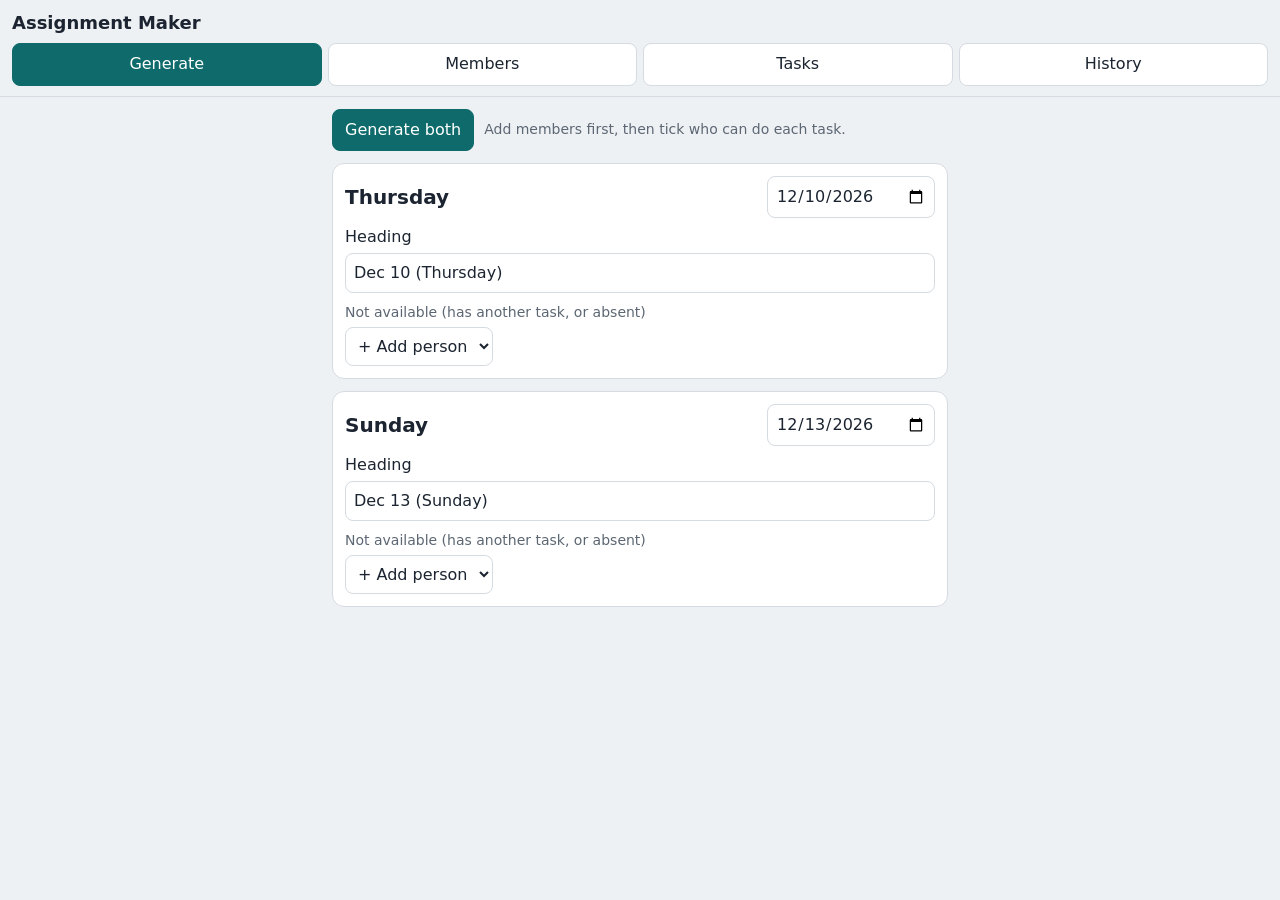
==== audio_video_assignment/index.html @ 37b13982 "Rename to Index.html" ====
<!doctype html>
<html lang="en">
  <head>
    <meta charset="utf-8" />
    <meta name="viewport" content="width=device-width,initial-scale=1" />
    <title>Assignment Maker</title>
    <style>
      :root {
        --bg: #eef1f4;
        --card: #fff;
        --ink: #1b2430;
        --mute: #5c6773;
        --acc: #0f6b6b;
        --red: #c62828;
        --redbg: #fdecec;
        --line: #d5dbe1;
      }
      @media (prefers-color-scheme: dark) {
        :root {
          --bg: #141a21;
          --card: #1d252e;
          --ink: #e8edf2;
          --mute: #9aa7b4;
          --acc: #4fc3c3;
          --red: #ff6b6b;
          --redbg: #3a1d1f;
          --line: #34404c;
        }
      }
      * {
        box-sizing: border-box;
      }
      body {
        margin: 0;
        background: var(--bg);
        color: var(--ink);
        font:
          16px/1.4 system-ui,
          -apple-system,
          Segoe UI,
          Roboto,
          sans-serif;
      }
      header {
        position: sticky;
        top: 0;
        background: var(--bg);
        padding: 10px 12px;
        border-bottom: 1px solid var(--line);
        z-index: 5;
      }
      h1 {
        font-size: 18px;
        margin: 0 0 8px;
      }
      h2 {
        font-size: 20px;
        margin: 0;
      }
      h3 {
        margin: 0 0 4px;
      }
      nav {
        display: flex;
        gap: 6px;
      }
      nav button {
        flex: 1;
      }
      main {
        max-width: 640px;
        margin: 0 auto;
        padding: 12px;
      }
      button,
      select,
      input,
      textarea {
        font: inherit;
        color: inherit;
      }
      button {
        border: 1px solid var(--line);
        background: var(--card);
        border-radius: 8px;
        padding: 9px 12px;
        cursor: pointer;
      }
      button.on,
      button.pri {
        background: var(--acc);
        color: #fff;
        border-color: var(--acc);
      }
      button.del {
        color: var(--red);
      }
      input,
      select,
      textarea {
        border: 1px solid var(--line);
        background: var(--card);
        border-radius: 8px;
        padding: 8px;
        max-width: 100%;
      }
      textarea {
        width: 100%;
        min-height: 90px;
      }
      .card {
        background: var(--card);
        border: 1px solid var(--line);
        border-radius: 12px;
        padding: 12px;
        margin: 12px 0;
      }
      .row {
        display: flex;
        gap: 8px;
        align-items: center;
        flex-wrap: wrap;
        justify-content: space-between;
      }
      .sm {
        margin: 8px 0;
        justify-content: flex-start;
      }
      .bar {
        display: flex;
        gap: 10px;
        align-items: center;
        flex-wrap: wrap;
      }
      .hint,
      small,
      .lbl {
        color: var(--mute);
        font-size: 14px;
      }
      .lbl {
        margin: 10px 0 4px;
      }
      label {
        display: block;
        margin-top: 8px;
      }
      label input {
        width: 100%;
        margin-top: 4px;
      }
      label.n {
        margin: 0;
      }
      label.n input {
        width: 64px;
      }
      .chips {
        display: flex;
        flex-wrap: wrap;
        gap: 6px;
        align-items: center;
      }
      .chip {
        border: 1px solid var(--line);
        border-radius: 99px;
        padding: 4px 10px;
        font-size: 14px;
        background: var(--bg);
      }
      .chip button {
        border: 0;
        background: none;
        padding: 0 0 0 4px;
        color: var(--red);
      }
      .tog.on {
        background: var(--acc);
        color: #fff;
        border-color: var(--acc);
      }
      .tog.on2 {
        background: #b36b00;
        color: #fff;
        border-color: #b36b00;
      }
      .res {
        margin-top: 12px;
        border-top: 1px solid var(--line);
        padding-top: 8px;
      }
      .slot {
        display: flex;
        justify-content: space-between;
        gap: 8px;
        width: 100%;
        text-align: left;
        margin: 4px 0;
      }
      .slot b {
        text-align: right;
      }
      .slot.empty {
        background: var(--redbg);
        border: 2px solid var(--red);
        color: var(--red);
      }
      .warn {
        background: var(--redbg);
        color: var(--red);
        border: 2px solid var(--red);
        border-radius: 8px;
        padding: 8px;
        font-weight: 600;
        margin-bottom: 6px;
      }
      .sup {
        margin: 8px 0;
        font-size: 15px;
      }
      .ov {
        position: fixed;
        inset: 0;
        background: #0009;
        display: flex;
        align-items: flex-end;
        justify-content: center;
        z-index: 10;
      }
      .sheet {
        background: var(--card);
        width: 100%;
        max-width: 640px;
        max-height: 85vh;
        overflow: auto;
        border-radius: 16px 16px 0 0;
        padding: 14px;
        display: flex;
        flex-direction: column;
        gap: 8px;
      }
      .list {
        display: flex;
        flex-direction: column;
        gap: 4px;
      }
      .list button {
        text-align: left;
      }
      .list .bad {
        color: var(--mute);
      }
      #toast {
        position: fixed;
        left: 50%;
        bottom: 20px;
        transform: translateX(-50%);
        background: var(--ink);
        color: var(--bg);
        padding: 10px 16px;
        border-radius: 99px;
        opacity: 0;
        transition: opacity 0.2s;
        pointer-events: none;
        z-index: 20;
      }
      #toast.show {
        opacity: 1;
      }
      pre {
        white-space: pre-wrap;
        margin: 6px 0;
        font: inherit;
        font-size: 14px;
      }
    </style>
  </head>
  <body>
    <header>
      <h1>Assignment Maker</h1>
      <nav>
        <button data-a="tab" data-v="gen">Generate</button
        ><button data-a="tab" data-v="mem">Members</button
        ><button data-a="tab" data-v="task">Tasks</button
        ><button data-a="tab" data-v="hist">History</button>
      </nav>
    </header>
    <main id="app"></main>
    <div id="toast"></div>
    <script>
      const KEY = "assigner_v1",
        MON = [
          "Jan",
          "Feb",
          "Mar",
          "Apr",
          "May",
          "Jun",
          "Jul",
          "Aug",
          "Sep",
          "Oct",
          "Nov",
          "Dec",
        ],
        WD = [
          "Sunday",
          "Monday",
          "Tuesday",
          "Wednesday",
          "Thursday",
          "Friday",
          "Saturday",
        ];
      const T0 = [
        ["Entrance Attendant", 2, 1],
        ["Parking Attendant", 1],
        ["Auditorium Attendant/will open the donation box", 2, 1],
        ["Audio", 1],
        ["Audio Assistant/charging batteries", 1],
        ["Video", 1],
        ["Video Assistant/charging tablet", 1],
        ["Mic server", 2],
        ["VC Attendant", 1],
        ["Stage Attendant (Podium, Mic ng Reader, Tablet)", 1],
      ];
      const $ = (id) => document.getElementById(id),
        pad = (n) => String(n).padStart(2, "0");
      const iso = (d) =>
        d.getFullYear() + "-" + pad(d.getMonth() + 1) + "-" + pad(d.getDate());
      const dt = (s) => new Date(s + "T00:00:00"),
        hd = (s) =>
          MON[dt(s).getMonth()] +
          " " +
          dt(s).getDate() +
          " (" +
          WD[dt(s).getDay()] +
          ")";
      const esc = (s) =>
        String(s).replace(
          /[&<>"']/g,
          (c) =>
            ({
              "&": "&amp;",
              "<": "&lt;",
              ">": "&gt;",
              '"': "&quot;",
              "'": "&#39;",
            })[c],
        );
      const nz = (s) => s.replace(/\s+/g, " ").trim().toLowerCase();
      const shuf = (a) => {
        a = a.slice();
        for (let i = a.length - 1; i > 0; i--) {
          const j = Math.floor(Math.random() * (i + 1));
          [a[i], a[j]] = [a[j], a[i]];
        }
        return a;
      };
      function dm() {
        const d = new Date();
        while (d.getDay() !== 4) d.setDate(d.getDate() + 1);
        const a = iso(d);
        d.setDate(d.getDate() + 3);
        return [a, iso(d)].map((x) => ({
          date: x,
          head: hd(x),
          edited: false,
          un: [],
          slots: null,
        }));
      }
      function dflt() {
        return {
          members: [],
          tasks: T0.map((t, i) => ({
            id: "t" + i,
            label: t[0],
            n: t[1],
            ok: [],
            ok2: [],
            cat: !!t[2],
          })),
          history: [],
          meetings: dm(),
        };
      }
      let S,
        tab = "gen",
        P = null;
      try {
        S = JSON.parse(localStorage.getItem(KEY));
      } catch (e) {}
      if (!S || !S.members) S = dflt();
      S.tasks.forEach((t) => {
        if (!t.ok2) t.ok2 = [];
      });
      S.meetings.forEach((m) => {
        if (!m.edited) m.head = hd(m.date);
      });
      S.history.forEach((h) => (h.head = hd(h.date)));
      if (S.meetings.every((m) => m.date < iso(new Date()))) S.meetings = dm();
      function save() {
        try {
          localStorage.setItem(KEY, JSON.stringify(S));
        } catch (e) {}
      }
      function toast(t) {
        const e = $("toast");
        e.textContent = t;
        e.classList.add("show");
        setTimeout(() => e.classList.remove("show"), 1800);
      }
      const task = (id) => S.tasks.find((t) => t.id === id);
      const okOf = (t, s) => (t.cat && s.g === 1 ? t.ok2 : t.ok),
        lab = (t, s) =>
          t.label + (t.cat ? (s.g === 1 ? " (MS/Publisher)" : " (Elder)") : "");

      function prevOf(i) {
        const d = S.meetings[i].date;
        let best = null;
        S.history.forEach((h) => {
          if (
            h.date < d &&
            !S.meetings.some(
              (m, j) => j !== i && m.slots && m.date === h.date,
            ) &&
            (!best || h.date > best.date)
          )
            best = h;
        });
        S.meetings.forEach((m, j) => {
          if (j !== i && m.slots && m.date < d && (!best || m.date > best.date))
            best = m;
        });
        const map = {};
        if (best)
          best.slots.forEach((s) => {
            if (s.name) map[s.name] = s.taskId;
          });
        return map;
      }
      function gen(i) {
        const m = S.meetings[i],
          prev = prevOf(i),
          un = new Set(m.un),
          slots = [];
        S.tasks.forEach((t) => {
          if (t.cat) {
            const a = [
              { taskId: t.id, g: 0, name: null },
              { taskId: t.id, g: 1, name: null },
            ];
            if (Math.random() < 0.5) a.reverse();
            slots.push(...a);
          } else
            for (let k = 0; k < t.n; k++)
              slots.push({ taskId: t.id, name: null });
        });
        const cand = slots.map((s) => {
          const t = task(s.taskId);
          return S.members.filter(
            (p) => okOf(t, s).includes(p) && !un.has(p) && prev[p] !== t.id,
          );
        });
        let best = null;
        for (let r = 0; r < 40; r++) {
          const mt = {},
            lists = cand.map((c) =>
              c
                .map((p) => [p, (prev[p] ? 0.5 : 0) + Math.random()])
                .sort((a, b) => a[1] - b[1])
                .map((x) => x[0]),
            );
          const tr = (k, seen) => {
            for (const p of lists[k]) {
              if (seen.has(p)) continue;
              seen.add(p);
              if (mt[p] === undefined || tr(mt[p], seen)) {
                mt[p] = k;
                return true;
              }
            }
            return false;
          };
          shuf(slots.map((_, k) => k)).forEach((k) => tr(k, new Set()));
          const ps = Object.keys(mt),
            f = ps.length,
            rep = ps.filter((p) => prev[p]).length;
          if (!best || f > best.f || (f === best.f && rep < best.r))
            best = { f, r: rep, mt };
        }
        Object.entries(best.mt).forEach(([p, k]) => (slots[k].name = p));
        m.slots = slots;
      }
      function warnEmpty(from) {
        const out = [];
        for (let i = from; i < S.meetings.length; i++) {
          const m = S.meetings[i];
          if (!m.slots) continue;
          const e = m.slots
            .filter((s) => !s.name)
            .map((s) => lab(task(s.taskId), s));
          if (e.length)
            out.push(
              WD[dt(m.date).getDay()] +
                " " +
                hd(m.date) +
                ":\n- " +
                e.join("\n- "),
            );
        }
        if (out.length)
          alert(
            "⚠ Some slots could not be filled:\n\n" +
              out.join("\n\n") +
              "\n\nThey are marked red. Tap one to fill it manually.",
          );
      }
      function why(i, k, p) {
        const m = S.meetings[i],
          s = m.slots[k],
          t = task(s.taskId),
          pr = prevOf(i);
        if (!okOf(t, s).includes(p)) return "not on this slot's list";
        if (m.un.includes(p)) return "unavailable";
        if (pr[p] === t.id) return "same task last time";
        if (m.slots.some((x, j) => j !== k && x.name === p))
          return "already has a task";
        return "";
      }
      function replace(i, k, clearIfNone) {
        const s = S.meetings[i].slots[k],
          c = S.members.filter((p) => p !== s.name && !why(i, k, p));
        if (!c.length) {
          if (clearIfNone) {
            s.name = null;
            s.over = false;
          }
          alert(
            "No one else can take this slot" +
              (clearIfNone
                ? ". It is marked red. Choose someone manually."
                : "."),
          );
          return;
        }
        s.name = c[Math.floor(Math.random() * c.length)];
        s.over = false;
      }
      const supportOf = (m) => {
        const u = new Set(m.slots.map((s) => s.name));
        return S.members.filter((p) => !u.has(p) && !m.un.includes(p));
      };
      function text(i) {
        const m = S.meetings[i],
          L = [];
        if (m.head) L.push(m.head);
        m.slots.forEach((s) => {
          const t = task(s.taskId);
          if (t) L.push(t.label + ": " + (s.name || "(EMPTY)"));
        });
        const sp = supportOf(m);
        L.push("Support: " + (sp.length ? sp.join(", ") : "none"));
        return L.join("\n\n");
      }
      function saveHist(i) {
        const m = S.meetings[i];
        S.history = S.history.filter((h) => h.date !== m.date);
        S.history.push({
          date: m.date,
          head: m.head,
          slots: m.slots
            .filter((s) => s.name)
            .map((s) => ({ taskId: s.taskId, name: s.name })),
        });
        S.history.sort((a, b) => (a.date < b.date ? 1 : -1));
        S.history = S.history.slice(0, 60);
      }
      async function copy(i) {
        const e = S.meetings[i].slots.filter((s) => !s.name).length;
        if (
          e &&
          !confirm(
            e + " slot(s) are still empty and will show (EMPTY). Copy anyway?",
          )
        )
          return;
        const t = text(i);
        try {
          await navigator.clipboard.writeText(t);
        } catch (_) {
          const a = document.createElement("textarea");
          a.value = t;
          document.body.appendChild(a);
          a.select();
          document.execCommand("copy");
          a.remove();
        }
        saveHist(i);
        save();
        toast("Copied and saved to history");
      }
      function rename(o, n) {
        n = n.trim().replace(/\s+/g, " ");
        if (!n || n === o) return;
        if (S.members.some((x) => nz(x) === nz(n))) {
          alert("That name already exists.");
          return;
        }
        const f = (a) => a.map((x) => (x === o ? n : x));
        S.members = f(S.members);
        S.tasks.forEach((t) => {
          t.ok = f(t.ok);
          t.ok2 = f(t.ok2);
        });
        S.meetings.forEach((m) => {
          m.un = f(m.un);
          if (m.slots)
            m.slots.forEach((s) => {
              if (s.name === o) s.name = n;
            });
        });
        S.history.forEach((h) =>
          h.slots.forEach((s) => {
            if (s.name === o) s.name = n;
          }),
        );
      }
      function addMembers(txt) {
        txt
          .split(/[\n,]+/)
          .map((x) => x.trim().replace(/\s+/g, " "))
          .filter(Boolean)
          .forEach((n) => {
            if (!S.members.some((x) => nz(x) === nz(n))) S.members.push(n);
          });
      }
      function parsePaste(txt) {
        const slots = [],
          bad = [];
        txt.split("\n").forEach((l) => {
          const c = l.indexOf(":");
          if (c < 0) return;
          const lab = nz(l.slice(0, c)),
            nm = l
              .slice(c + 1)
              .trim()
              .replace(/\s+/g, " ");
          if (!nm || lab === "support") return;
          const t = S.tasks.find((x) => nz(x.label) === lab);
          if (!t) {
            bad.push(l.trim());
            return;
          }
          slots.push({
            taskId: t.id,
            name: S.members.find((x) => nz(x) === nz(nm)) || nm,
          });
        });
        return { slots, bad };
      }

      function vGen() {
        let h = `<div class="bar"><button class="pri" data-a="gen">Generate both</button><span class="hint">${S.members.length ? "" : "Add members first, then tick who can do each task."}</span></div>`;
        S.meetings.forEach((m, i) => {
          h += `<section class="card"><div class="row"><h2>${WD[dt(m.date).getDay()]}</h2><input type="date" value="${m.date}" data-f="date" data-i="${i}"></div>
  <label>Heading<input value="${esc(m.head)}" data-f="head" data-i="${i}"></label>
  <div class="lbl">Not available (has another task, or absent)</div><div class="chips">${m.un.map((p) => `<span class="chip">${esc(p)}<button data-a="rmun" data-i="${i}" data-p="${esc(p)}">×</button></span>`).join("")}
  <select data-f="unadd" data-i="${i}"><option value="">+ Add person</option>${S.members
    .filter((p) => !m.un.includes(p))
    .map((p) => `<option>${esc(p)}</option>`)
    .join("")}</select></div>`;
          if (m.slots) {
            const e = m.slots.filter((s) => !s.name).length;
            h += `<div class="res">${e ? `<div class="warn">⚠ ${e} slot${e > 1 ? "s" : ""} still empty. Tap a red row to fill it.</div>` : ""}`;
            m.slots.forEach((s, k) => {
              const t = task(s.taskId);
              if (!t) return;
              h += `<button class="slot${s.name ? "" : " empty"}" data-a="pick" data-i="${i}" data-k="${k}"><span>${esc(t.label)}${t.cat ? ` <small>(${s.g === 1 ? "MS/Publisher" : "Elder"})</small>` : ""}</span><b>${s.name ? esc(s.name) + (s.over ? " ⚠" : "") : "NEEDS SOMEONE"}</b></button>`;
            });
            const sp = supportOf(m);
            h += `<div class="sup"><b>Support:</b> ${sp.length ? esc(sp.join(", ")) : "none"}</div>
   <div class="bar"><button class="pri" data-a="copy" data-i="${i}">Copy</button><button data-a="reroll" data-i="${i}">${i < S.meetings.length - 1 ? "Re-roll this + next" : "Re-roll this one"}</button></div></div>`;
          }
          h += "</section>";
        });
        return h;
      }
      function vMem() {
        return `<section class="card"><div class="lbl">Add members (one name per line)</div><textarea id="nm" placeholder="Heron D.&#10;Anthony G."></textarea><p><button class="pri" data-a="addmem">Add</button></p></section>
 <section class="card"><div class="lbl">${S.members.length} members. Edit a name or remove it.</div>${S.members.map((p) => `<div class="row sm"><input value="${esc(p)}" data-f="ren" data-p="${esc(p)}"><button class="del" data-a="rmmem" data-p="${esc(p)}">Remove</button></div>`).join("")}</section>`;
      }
      function vTask() {
        return (
          S.tasks
            .map(
              (
                t,
                x,
              ) => `<section class="card"><div class="row"><input value="${esc(t.label)}" data-f="tlabel" data-t="${x}" style="flex:1">${t.cat ? "" : `<label class="n">Slots <input type="number" min="1" max="9" value="${t.n}" data-f="tn" data-t="${x}"></label>`}</div>
 <div class="row sm"><button data-a="tup" data-t="${x}">↑</button><button data-a="tdown" data-t="${x}">↓</button>${t.cat ? "" : `<button data-a="eall" data-t="${x}">All</button>`}<button data-a="enone" data-t="${x}">Clear</button><button class="${t.cat ? "on" : ""}" data-a="tcat" data-t="${x}">1 Elder + 1 MS/Publisher</button><button class="del" data-a="tdel" data-t="${x}">Delete</button></div>
 <div class="lbl">${t.cat ? `Tap a name to cycle: Elder, then MS/Publisher, then none. (${t.ok.length} Elders, ${t.ok2.length} MS/Publishers)` : `Who can do this (${t.ok.length})`}</div>
 <div class="chips">${
   S.members
     .map((p) => {
       const c = t.ok.includes(p) ? 1 : t.ok2.includes(p) ? 2 : 0;
       return t.cat
         ? `<button class="chip tog${c === 1 ? " on" : c === 2 ? " on2" : ""}" data-a="cyc" data-t="${x}" data-p="${esc(p)}">${esc(p)}${c === 1 ? " · Elder" : c === 2 ? " · MS/Pub" : ""}</button>`
         : `<button class="chip tog${c ? " on" : ""}" data-a="elig" data-t="${x}" data-p="${esc(p)}">${esc(p)}</button>`;
     })
     .join("") || '<i class="hint">Add members first.</i>'
 }</div></section>`,
            )
            .join("") +
          `<section class="card"><div class="row"><input id="ntask" placeholder="New task name" style="flex:1"><button class="pri" data-a="addtask">Add task</button></div></section>`
        );
      }
      function vHist() {
        return (
          `<section class="card"><b>Add a past meeting</b><p class="hint">Paste last meeting's message so the app knows who did what. Lines like "Audio: Ronald C."</p>
 <input type="date" id="hdate" value="${iso(new Date())}"><textarea id="htxt"></textarea><p><button class="pri" data-a="hadd">Save past meeting</button></p></section>` +
          S.history
            .map(
              (h) =>
                `<section class="card"><div class="row"><b>${esc(h.head || h.date)} <small>${h.date}</small></b><button class="del" data-a="hdel" data-d="${h.date}">Delete</button></div><pre>${h.slots.map((s) => esc((task(s.taskId) || { label: "?" }).label) + ": " + esc(s.name)).join("\n")}</pre></section>`,
            )
            .join("") +
          `<section class="card"><b>Backup</b><p class="hint">Data lives only in this browser. Use backup to move it to another device.</p><div class="bar"><button data-a="export">Download backup</button><input type="file" accept=".json" data-f="imp"></div></section>`
        );
      }
      function vPick() {
        if (!P) return "";
        const m = S.meetings[P.i],
          s = m.slots[P.k],
          t = task(s.taskId);
        const rows = S.members
          .filter((p) => p !== s.name)
          .map((p) => [p, why(P.i, P.k, p)])
          .sort((a, b) => (a[1] ? 1 : 0) - (b[1] ? 1 : 0));
        return `<div class="ov" data-a="closepick"><div class="sheet" onclick="event.stopPropagation()"><h3>${esc(lab(t, s))}</h3><small>${s.name ? "Now: " + esc(s.name) : "Empty slot"}</small>
 <button class="pri" data-a="rand">Random replacement</button>${s.name ? `<button data-a="absent">${esc(s.name)} is absent. Replace.</button><button data-a="clear">Leave empty</button>` : ""}
 <div class="lbl">Or choose someone</div><div class="list">${rows.map(([p, r]) => `<button class="${r ? "bad" : ""}" data-a="choose" data-p="${esc(p)}">${esc(p)}${r ? ` <small>(${r})</small>` : ""}</button>`).join("")}</div><button data-a="closepick">Close</button></div></div>`;
      }
      function render() {
        $("app").innerHTML =
          { gen: vGen, mem: vMem, task: vTask, hist: vHist }[tab]() + vPick();
        document
          .querySelectorAll("nav button")
          .forEach((b) => b.classList.toggle("on", b.dataset.v === tab));
        save();
      }

      document.addEventListener("click", (e) => {
        const b = e.target.closest("[data-a]");
        if (!b) return;
        const a = b.dataset.a,
          i = +b.dataset.i,
          k = +b.dataset.k,
          x = +b.dataset.t,
          p = b.dataset.p;
        if (a === "tab") {
          tab = b.dataset.v;
          P = null;
        } else if (a === "gen") {
          gen(0);
          gen(1);
          render();
          warnEmpty(0);
          return;
        } else if (a === "reroll") {
          for (let j = i; j < S.meetings.length; j++) gen(j);
          render();
          warnEmpty(i);
          return;
        } else if (a === "copy") {
          copy(i);
          return;
        } else if (a === "rmun")
          S.meetings[i].un = S.meetings[i].un.filter((y) => y !== p);
        else if (a === "pick") P = { i, k };
        else if (a === "closepick") P = null;
        else if (a === "rand") {
          replace(P.i, P.k, false);
          P = null;
        } else if (a === "absent") {
          const m = S.meetings[P.i];
          m.un.push(m.slots[P.k].name);
          replace(P.i, P.k, true);
          P = null;
        } else if (a === "clear") {
          const s = S.meetings[P.i].slots[P.k];
          s.name = null;
          s.over = false;
          P = null;
        } else if (a === "choose") {
          const m = S.meetings[P.i],
            s = m.slots[P.k],
            r = why(P.i, P.k, p);
          m.slots.forEach((y) => {
            if (y.name === p) y.name = null;
          });
          s.name = p;
          s.over = !!r;
          P = null;
        } else if (a === "addmem") {
          addMembers($("nm").value);
        } else if (a === "rmmem") {
          if (!confirm("Remove " + p + "?")) return;
          S.members = S.members.filter((y) => y !== p);
          S.tasks.forEach((t) => {
            t.ok = t.ok.filter((y) => y !== p);
            t.ok2 = t.ok2.filter((y) => y !== p);
          });
          S.meetings.forEach((m) => (m.un = m.un.filter((y) => y !== p)));
        } else if (a === "elig") {
          const t = S.tasks[x];
          t.ok = t.ok.includes(p)
            ? t.ok.filter((y) => y !== p)
            : t.ok.concat(p);
        } else if (a === "cyc") {
          const t = S.tasks[x],
            c = t.ok.includes(p) ? 1 : t.ok2.includes(p) ? 2 : 0;
          t.ok = t.ok.filter((y) => y !== p);
          t.ok2 = t.ok2.filter((y) => y !== p);
          if (c === 0) t.ok.push(p);
          else if (c === 1) t.ok2.push(p);
        } else if (a === "tcat") {
          const t = S.tasks[x];
          if (
            t.ok.length + t.ok2.length &&
            !confirm(
              "This clears the current list of who can do this task. Continue?",
            )
          )
            return;
          t.cat = !t.cat;
          t.ok = [];
          t.ok2 = [];
        } else if (a === "eall") S.tasks[x].ok = S.members.slice();
        else if (a === "enone") {
          S.tasks[x].ok = [];
          S.tasks[x].ok2 = [];
        } else if (a === "tup" && x > 0)
          [S.tasks[x - 1], S.tasks[x]] = [S.tasks[x], S.tasks[x - 1]];
        else if (a === "tdown" && x < S.tasks.length - 1)
          [S.tasks[x + 1], S.tasks[x]] = [S.tasks[x], S.tasks[x + 1]];
        else if (a === "tdel") {
          if (!confirm("Delete this task?")) return;
          S.tasks.splice(x, 1);
        } else if (a === "addtask") {
          const v = $("ntask").value.trim();
          if (v)
            S.tasks.push({
              id: "t" + Date.now(),
              label: v,
              n: 1,
              ok: [],
              ok2: [],
              cat: false,
            });
        } else if (a === "hdel")
          S.history = S.history.filter((h) => h.date !== b.dataset.d);
        else if (a === "hadd") {
          const r = parsePaste($("htxt").value),
            d = $("hdate").value;
          if (!d || !r.slots.length) {
            alert('Pick a date and paste lines like "Audio: Ronald C."');
            return;
          }
          S.history = S.history.filter((h) => h.date !== d);
          S.history.push({ date: d, head: hd(d), slots: r.slots });
          S.history.sort((u, v) => (u.date < v.date ? 1 : -1));
          alert(
            "Saved " +
              r.slots.length +
              " assignments." +
              (r.bad.length
                ? "\n\nNot recognised (task name does not match):\n" +
                  r.bad.join("\n")
                : ""),
          );
        } else if (a === "export") {
          const u = URL.createObjectURL(
              new Blob([JSON.stringify(S)], { type: "application/json" }),
            ),
            l = document.createElement("a");
          l.href = u;
          l.download = "assignment-maker-backup.json";
          l.click();
          return;
        }
        render();
      });
      document.addEventListener("change", (e) => {
        const f = e.target.dataset.f;
        if (!f) return;
        const v = e.target.value,
          i = +e.target.dataset.i,
          x = +e.target.dataset.t;
        if (f === "date" && v) {
          const m = S.meetings[i];
          m.date = v;
          if (!m.edited) m.head = hd(v);
        } else if (f === "head") {
          S.meetings[i].head = v;
          S.meetings[i].edited = true;
        } else if (f === "unadd") {
          if (v) S.meetings[i].un.push(v);
        } else if (f === "ren") rename(e.target.dataset.p, v);
        else if (f === "tlabel") {
          if (v.trim()) S.tasks[x].label = v.trim();
        } else if (f === "tn") S.tasks[x].n = Math.max(1, Math.min(9, +v || 1));
        else if (f === "imp") {
          const r = new FileReader();
          r.onload = () => {
            try {
              const o = JSON.parse(r.result);
              if (!o.members || !o.tasks) throw 0;
              S = o;
              render();
              toast("Backup restored");
            } catch (_) {
              alert("That file is not a valid backup.");
            }
          };
          r.readAsText(e.target.files[0]);
          return;
        }
        render();
      });
      render();
    </script>
  </body>
</html>
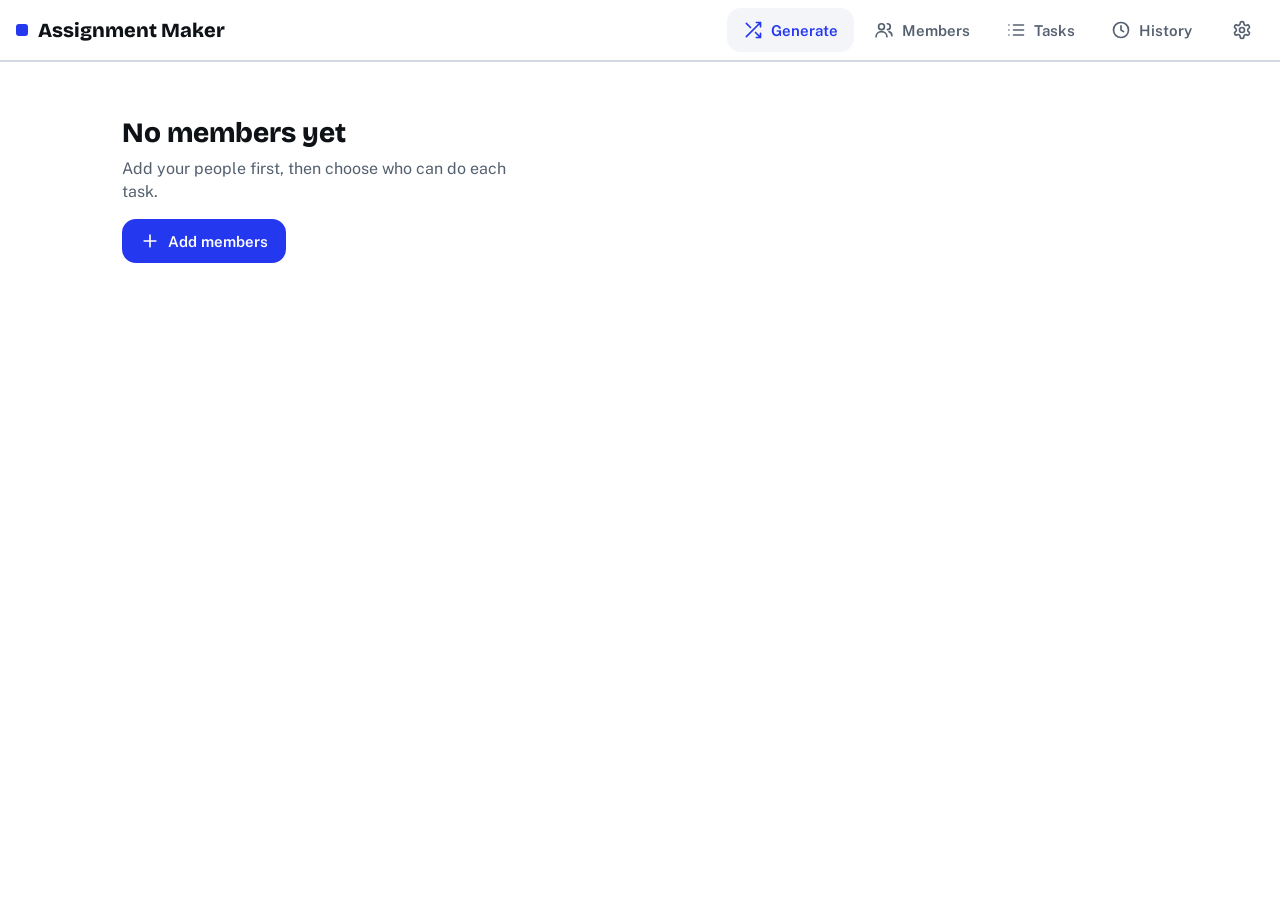
==== commit 02ef936a: "Improved Design & Add Settings for users to change design" ====
--- a/audio_video_assignment/index.html
+++ b/audio_video_assignment/index.html
@@ -4,28 +4,96 @@
     <meta charset="utf-8" />
     <meta name="viewport" content="width=device-width,initial-scale=1" />
     <title>Assignment Maker</title>
+    <meta name="color-scheme" content="light dark" />
+    <link rel="preconnect" href="https://fonts.googleapis.com" />
+    <link rel="preconnect" href="https://fonts.gstatic.com" crossorigin />
+    <link
+      href="https://fonts.googleapis.com/css2?family=Bricolage+Grotesque:opsz,wght@12..96,500..800&family=Public+Sans:wght@400..700&display=swap"
+      rel="stylesheet"
+    />
+    <script>
+      (function () {
+        try {
+          var u = JSON.parse(localStorage.getItem("assigner_ui")) || {},
+            m = u.mode || "auto",
+            h = document.documentElement;
+          if (m === "auto")
+            m = matchMedia("(prefers-color-scheme:dark)").matches
+              ? "dark"
+              : "light";
+          h.dataset.theme = u.theme || "cobalt";
+          h.dataset.mode = m;
+          h.dataset.layout = u.layout || "bold";
+        } catch (e) {}
+      })();
+    </script>
     <style>
+      :root,
+      [data-theme="cobalt"] {
+        --acc: #2438f0;
+        --aci: #fff;
+      }
+      [data-theme="pine"] {
+        --acc: #0b6b4b;
+        --aci: #fff;
+      }
+      [data-theme="rose"] {
+        --acc: #b4234f;
+        --aci: #fff;
+      }
       :root {
-        --bg: #eef1f4;
-        --card: #fff;
-        --ink: #1b2430;
-        --mute: #5c6773;
-        --acc: #0f6b6b;
+        --bg: #fff;
+        --sf: #f3f5f8;
+        --ink: #0e1116;
+        --mu: #546070;
+        --ln: #d3d9e1;
+        --am: #a35200;
+        --ami: #fff;
         --red: #c62828;
-        --redbg: #fdecec;
-        --line: #d5dbe1;
-      }
-      @media (prefers-color-scheme: dark) {
-        :root {
-          --bg: #141a21;
-          --card: #1d252e;
-          --ink: #e8edf2;
-          --mute: #9aa7b4;
-          --acc: #4fc3c3;
-          --red: #ff6b6b;
-          --redbg: #3a1d1f;
-          --line: #34404c;
-        }
+        --rbg: #fdecec;
+        --ovc: rgba(14, 17, 22, 0.55);
+        --r: 14px;
+        --bw: 2px;
+        --hw: 800;
+        --nw: 700;
+        --pb: var(--acc);
+        --pi: var(--aci);
+      }
+      html[data-mode="dark"] {
+        --bg: #0f1620;
+        --sf: #172130;
+        --ink: #e8edf3;
+        --mu: #a3afbf;
+        --ln: #2c3a4d;
+        --am: #f0b35a;
+        --ami: #0f1620;
+        --red: #ff8f8f;
+        --rbg: #3b2029;
+        --ovc: rgba(5, 8, 12, 0.7);
+        color-scheme: dark;
+      }
+      html[data-mode="dark"][data-theme="cobalt"],
+      [data-mode="dark"] [data-theme="cobalt"] {
+        --acc: #97a6ff;
+        --aci: #0f1620;
+      }
+      html[data-mode="dark"][data-theme="pine"],
+      [data-mode="dark"] [data-theme="pine"] {
+        --acc: #6fd3a8;
+        --aci: #0f1620;
+      }
+      html[data-mode="dark"][data-theme="rose"],
+      [data-mode="dark"] [data-theme="rose"] {
+        --acc: #f59ab6;
+        --aci: #0f1620;
+      }
+      html[data-layout="clean"] {
+        --r: 6px;
+        --bw: 1px;
+        --hw: 600;
+        --nw: 600;
+        --pb: transparent;
+        --pi: var(--ink);
       }
       * {
         box-sizing: border-box;
@@ -35,209 +103,544 @@
         background: var(--bg);
         color: var(--ink);
         font:
-          16px/1.4 system-ui,
-          -apple-system,
-          Segoe UI,
-          Roboto,
+          400 16px/1.45 "Public Sans",
+          Arial,
           sans-serif;
+      }
+      h1,
+      h2,
+      h3 {
+        font-family: "Bricolage Grotesque", Arial, sans-serif;
+        font-weight: var(--hw);
+        margin: 0;
+      }
+      h2 {
+        font-size: 28px;
+        line-height: 1.1;
+        margin-bottom: 4px;
+      }
+      h3 {
+        font-size: 18px;
+      }
+      .i {
+        width: 20px;
+        height: 20px;
+        fill: none;
+        stroke: currentColor;
+        stroke-width: 2;
+        stroke-linecap: round;
+        stroke-linejoin: round;
+        flex: none;
       }
       header {
         position: sticky;
         top: 0;
+        z-index: 5;
+        display: flex;
+        align-items: center;
+        justify-content: space-between;
+        gap: 12px;
+        padding: 8px 16px;
         background: var(--bg);
-        padding: 10px 12px;
-        border-bottom: 1px solid var(--line);
-        z-index: 5;
-      }
-      h1 {
-        font-size: 18px;
-        margin: 0 0 8px;
-      }
-      h2 {
-        font-size: 20px;
-        margin: 0;
-      }
-      h3 {
-        margin: 0 0 4px;
+        border-bottom: var(--bw) solid var(--ln);
+      }
+      .t {
+        font:
+          var(--hw) 20px "Bricolage Grotesque",
+          Arial,
+          sans-serif;
+        display: flex;
+        align-items: center;
+        gap: 10px;
+      }
+      .t::before {
+        content: "";
+        width: 12px;
+        height: 12px;
+        background: var(--acc);
+        border-radius: 3px;
       }
       nav {
         display: flex;
-        gap: 6px;
-      }
-      nav button {
-        flex: 1;
-      }
-      main {
-        max-width: 640px;
-        margin: 0 auto;
-        padding: 12px;
+        gap: 4px;
+        margin-left: auto;
       }
       button,
-      select,
-      input,
-      textarea {
-        font: inherit;
-        color: inherit;
-      }
-      button {
-        border: 1px solid var(--line);
-        background: var(--card);
-        border-radius: 8px;
-        padding: 9px 12px;
+      .btn {
+        display: inline-flex;
+        align-items: center;
+        justify-content: center;
+        gap: 8px;
+        min-height: 44px;
+        padding: 0 16px;
+        border: var(--bw) solid var(--ln);
+        border-radius: var(--r);
+        background: var(--bg);
+        color: var(--ink);
+        font:
+          600 15px "Public Sans",
+          Arial,
+          sans-serif;
         cursor: pointer;
-      }
-      button.on,
-      button.pri {
+        transition:
+          background-color 0.18s,
+          color 0.18s,
+          border-color 0.18s,
+          box-shadow 0.18s,
+          transform 0.18s;
+      }
+      button:active {
+        transform: scale(0.97);
+      }
+      button:disabled {
+        opacity: 0.5;
+        cursor: not-allowed;
+        pointer-events: none;
+      }
+      .pri {
         background: var(--acc);
-        color: #fff;
         border-color: var(--acc);
-      }
-      button.del {
+        color: var(--aci);
+      }
+      .dng {
         color: var(--red);
+      }
+      .ix {
+        width: 44px;
+        padding: 0;
+      }
+      .ld::after {
+        content: "";
+        width: 14px;
+        height: 14px;
+        border: 2px solid currentColor;
+        border-right-color: transparent;
+        border-radius: 50%;
+        animation: spin 0.7s linear infinite;
+      }
+      @keyframes spin {
+        to {
+          transform: rotate(360deg);
+        }
+      }
+      :focus-visible {
+        outline: 3px solid var(--acc);
+        outline-offset: 2px;
+      }
+      @media (hover: hover) {
+        button:hover {
+          border-color: var(--ink);
+        }
+        .pri:hover {
+          box-shadow: inset 0 0 0 2px rgba(255, 255, 255, 0.3);
+        }
+        .tb:hover {
+          background: var(--sf);
+        }
+        .ln:hover {
+          background: var(--sf);
+        }
+        input:hover,
+        select:hover,
+        textarea:hover {
+          border-color: var(--mu);
+        }
+      }
+      .tb {
+        border: 0;
+        background: none;
+        color: var(--mu);
+      }
+      .tb.on {
+        background: var(--sf);
+        color: var(--acc);
+      }
+      .tset {
+        display: none;
       }
       input,
       select,
       textarea {
-        border: 1px solid var(--line);
-        background: var(--card);
-        border-radius: 8px;
-        padding: 8px;
+        min-height: 44px;
         max-width: 100%;
+        padding: 8px 12px;
+        border: var(--bw) solid var(--ln);
+        border-radius: var(--r);
+        background: var(--bg);
+        color: var(--ink);
+        font: inherit;
+        transition:
+          border-color 0.18s,
+          box-shadow 0.18s;
       }
       textarea {
         width: 100%;
-        min-height: 90px;
-      }
-      .card {
-        background: var(--card);
-        border: 1px solid var(--line);
-        border-radius: 12px;
-        padding: 12px;
-        margin: 12px 0;
-      }
-      .row {
-        display: flex;
+        min-height: 110px;
+      }
+      ::placeholder {
+        color: var(--mu);
+      }
+      label {
+        display: block;
+        margin-top: 16px;
+        font-weight: 600;
+        font-size: 14px;
+        color: var(--mu);
+      }
+      label input {
+        width: 100%;
+        margin-top: 6px;
+        color: var(--ink);
+      }
+      label.n {
+        display: flex;
+        align-items: center;
+        gap: 8px;
+        margin: 0;
+      }
+      label.n input {
+        width: 72px;
+        margin: 0;
+      }
+      main {
+        max-width: 1100px;
+        margin: 0 auto;
+        padding: 16px 16px 110px;
+      }
+      .top {
+        display: flex;
+        gap: 12px;
+        align-items: center;
+        flex-wrap: wrap;
+        padding-bottom: 8px;
+      }
+      .hint {
+        color: var(--mu);
+        font-size: 14px;
+        margin: 4px 0 12px;
+      }
+      .blk {
+        padding: 20px 0;
+        border-bottom: 1px solid var(--ln);
+      }
+      .blk h3 {
+        margin-bottom: 8px;
+      }
+      .em {
+        padding: 32px 0;
+        max-width: 420px;
+      }
+      .em.sm {
+        padding: 12px 0;
+      }
+      .em h2,
+      .em h3 {
+        margin-bottom: 8px;
+      }
+      .em p {
+        color: var(--mu);
+        margin: 0 0 16px;
+      }
+      .mt {
+        display: grid;
+        gap: 20px;
+        padding: 24px 0;
+        border-bottom: var(--bw) solid var(--ln);
+      }
+      .date {
+        background: var(--pb);
+        color: var(--pi);
+        border: var(--bw) solid var(--acc);
+        border-radius: var(--r);
+        padding-bottom: 16px;
+      }
+      .dd {
+        padding: 16px;
+      }
+      .dd b {
+        display: block;
+        font:
+          var(--hw) 44px/1 "Bricolage Grotesque",
+          Arial,
+          sans-serif;
+      }
+      .dd span {
+        font-size: 18px;
+        font-weight: 600;
+      }
+      .date input {
+        margin: 0 16px;
+        width: calc(100% - 32px);
+      }
+      .ctl h3 {
+        margin-top: 20px;
+      }
+      .chips {
+        display: flex;
+        flex-wrap: wrap;
         gap: 8px;
         align-items: center;
-        flex-wrap: wrap;
-        justify-content: space-between;
-      }
-      .sm {
-        margin: 8px 0;
-        justify-content: flex-start;
-      }
-      .bar {
+      }
+      .chip {
+        min-height: 44px;
+        padding: 0 14px;
+        font-size: 14px;
+        background: var(--sf);
+      }
+      .chip.e {
+        background: var(--acc);
+        border-color: var(--acc);
+        color: var(--aci);
+      }
+      .chip.m {
+        background: var(--am);
+        border-color: var(--am);
+        color: var(--ami);
+      }
+      .ln {
+        display: flex;
+        align-items: center;
+        gap: 12px;
+        width: 100%;
+        min-height: 60px;
+        padding: 8px 8px 8px 0;
+        border: 0;
+        border-bottom: 1px solid var(--ln);
+        border-radius: 0;
+        background: none;
+        text-align: left;
+        color: var(--ink);
+        font-weight: 400;
+      }
+      .ln .mk {
+        align-self: stretch;
+        width: 4px;
+        border-radius: 2px;
+        background: var(--ln);
+        flex: none;
+      }
+      .ln.e .mk {
+        background: var(--acc);
+      }
+      .ln.m .mk {
+        background: var(--am);
+      }
+      .lb {
+        font-size: 14px;
+        color: var(--mu);
+        max-width: 52%;
+      }
+      .lb small {
+        display: block;
+        font-size: 12px;
+        font-weight: 700;
+      }
+      .lb small.e {
+        color: var(--acc);
+      }
+      .lb small.m {
+        color: var(--am);
+      }
+      .dots {
+        flex: 1;
+        min-width: 10px;
+        border-bottom: 2px dotted var(--ln);
+        transform: translateY(4px);
+      }
+      .nm {
+        font:
+          var(--nw) 22px/1.1 "Bricolage Grotesque",
+          Arial,
+          sans-serif;
+        text-align: right;
+        display: flex;
+        align-items: center;
+        gap: 6px;
+      }
+      .nm.sm {
+        font-size: 16px;
+        max-width: 60%;
+      }
+      .ovr {
+        color: var(--am);
+        display: inline-flex;
+      }
+      .ln.empty {
+        background: var(--rbg);
+        border: 2px solid var(--red);
+        border-radius: var(--r);
+        margin: 6px 0;
+      }
+      .ln.empty .mk {
+        background: var(--red);
+        width: 6px;
+      }
+      .ln.empty .nm {
+        color: var(--red);
+        font-size: 16px;
+      }
+      .warn {
         display: flex;
         gap: 10px;
         align-items: center;
-        flex-wrap: wrap;
-      }
-      .hint,
-      small,
-      .lbl {
-        color: var(--mute);
-        font-size: 14px;
-      }
-      .lbl {
-        margin: 10px 0 4px;
-      }
-      label {
-        display: block;
-        margin-top: 8px;
-      }
-      label input {
-        width: 100%;
-        margin-top: 4px;
-      }
-      label.n {
-        margin: 0;
-      }
-      label.n input {
-        width: 64px;
-      }
-      .chips {
-        display: flex;
-        flex-wrap: wrap;
-        gap: 6px;
-        align-items: center;
-      }
-      .chip {
-        border: 1px solid var(--line);
-        border-radius: 99px;
-        padding: 4px 10px;
-        font-size: 14px;
-        background: var(--bg);
-      }
-      .chip button {
-        border: 0;
-        background: none;
-        padding: 0 0 0 4px;
-        color: var(--red);
-      }
-      .tog.on {
-        background: var(--acc);
-        color: #fff;
-        border-color: var(--acc);
-      }
-      .tog.on2 {
-        background: #b36b00;
-        color: #fff;
-        border-color: #b36b00;
-      }
-      .res {
-        margin-top: 12px;
-        border-top: 1px solid var(--line);
-        padding-top: 8px;
-      }
-      .slot {
-        display: flex;
-        justify-content: space-between;
-        gap: 8px;
-        width: 100%;
-        text-align: left;
-        margin: 4px 0;
-      }
-      .slot b {
-        text-align: right;
-      }
-      .slot.empty {
-        background: var(--redbg);
-        border: 2px solid var(--red);
-        color: var(--red);
-      }
-      .warn {
-        background: var(--redbg);
+        background: var(--rbg);
         color: var(--red);
         border: 2px solid var(--red);
-        border-radius: 8px;
-        padding: 8px;
+        border-radius: var(--r);
+        padding: 10px 12px;
         font-weight: 600;
-        margin-bottom: 6px;
-      }
-      .sup {
-        margin: 8px 0;
-        font-size: 15px;
+        margin-bottom: 8px;
+      }
+      .acts {
+        position: sticky;
+        bottom: calc(76px + env(safe-area-inset-bottom));
+        display: flex;
+        gap: 8px;
+        flex-wrap: wrap;
+        padding: 12px 0;
+        background: var(--bg);
+        border-top: 1px solid var(--ln);
+        margin-top: 8px;
+      }
+      .sk {
+        display: flex;
+        align-items: center;
+        min-height: 60px;
+        border-bottom: 1px solid var(--ln);
+      }
+      .sk i {
+        display: block;
+        height: 14px;
+        border-radius: 7px;
+        background: var(--sf);
+        animation: pl 0.9s ease-in-out infinite alternate;
+      }
+      @keyframes pl {
+        to {
+          opacity: 0.4;
+        }
+      }
+      .rv {
+        animation: in 0.22s both;
+        animation-delay: var(--d);
+      }
+      @keyframes in {
+        from {
+          opacity: 0;
+          transform: translateY(6px);
+        }
+      }
+      .mr,
+      .tr,
+      .hr {
+        display: flex;
+        gap: 8px;
+        align-items: center;
+        margin-bottom: 8px;
+      }
+      .mr input,
+      .tr > input {
+        flex: 1;
+        min-width: 0;
+      }
+      .hr {
+        justify-content: space-between;
+      }
+      .tools {
+        display: flex;
+        flex-wrap: wrap;
+        gap: 8px;
+        margin: 12px 0;
+      }
+      pre {
+        white-space: pre-wrap;
+        margin: 0;
+        font:
+          14px/1.6 "Public Sans",
+          Arial,
+          sans-serif;
+        color: var(--mu);
+      }
+      .seg {
+        display: inline-flex;
+        border: var(--bw) solid var(--ln);
+        border-radius: var(--r);
+        overflow: hidden;
+      }
+      .seg button {
+        border: 0;
+        border-radius: 0;
+      }
+      .seg button[aria-pressed="true"] {
+        background: var(--acc);
+        color: var(--aci);
+      }
+      .sws {
+        display: flex;
+        gap: 12px;
+        flex-wrap: wrap;
+      }
+      .sw {
+        flex: 1;
+        min-width: 130px;
+        flex-direction: column;
+        align-items: stretch;
+        padding: 12px;
+        gap: 10px;
+        text-align: left;
+      }
+      .sw[aria-pressed="true"] {
+        border-color: var(--acc);
+        box-shadow: 0 0 0 2px var(--acc);
+      }
+      .pv {
+        display: flex;
+        align-items: center;
+        gap: 6px;
+        padding: 10px;
+        background: var(--sf);
+        border-radius: var(--r);
+      }
+      .pv i {
+        width: 4px;
+        height: 24px;
+        border-radius: 2px;
+        background: var(--acc);
+      }
+      .pv i.a {
+        background: var(--am);
+      }
+      .pv b {
+        font:
+          var(--nw) 16px "Bricolage Grotesque",
+          Arial,
+          sans-serif;
+        color: var(--ink);
       }
       .ov {
         position: fixed;
         inset: 0;
-        background: #0009;
+        z-index: 20;
+        background: var(--ovc);
         display: flex;
         align-items: flex-end;
         justify-content: center;
-        z-index: 10;
       }
       .sheet {
-        background: var(--card);
         width: 100%;
-        max-width: 640px;
-        max-height: 85vh;
+        max-width: 520px;
+        max-height: 86vh;
         overflow: auto;
-        border-radius: 16px 16px 0 0;
-        padding: 14px;
+        padding: 16px;
         display: flex;
         flex-direction: column;
         gap: 8px;
+        background: var(--bg);
+        border: var(--bw) solid var(--ln);
+        border-radius: var(--r) var(--r) 0 0;
+      }
+      .sheet small {
+        color: var(--mu);
       }
       .list {
         display: flex;
@@ -245,48 +648,169 @@
         gap: 4px;
       }
       .list button {
+        justify-content: flex-start;
         text-align: left;
+        border-color: transparent;
       }
       .list .bad {
-        color: var(--mute);
+        color: var(--mu);
       }
       #toast {
         position: fixed;
         left: 50%;
-        bottom: 20px;
+        bottom: calc(92px + env(safe-area-inset-bottom));
         transform: translateX(-50%);
         background: var(--ink);
         color: var(--bg);
-        padding: 10px 16px;
-        border-radius: 99px;
+        padding: 12px 18px;
+        border-radius: var(--r);
+        font-weight: 600;
         opacity: 0;
         transition: opacity 0.2s;
         pointer-events: none;
-        z-index: 20;
+        z-index: 30;
       }
       #toast.show {
         opacity: 1;
       }
-      pre {
-        white-space: pre-wrap;
-        margin: 6px 0;
-        font: inherit;
-        font-size: 14px;
+      @media (max-width: 859px) {
+        .gear {
+          display: none;
+        }
+        .tset {
+          display: flex;
+        }
+        nav {
+          position: fixed;
+          left: 0;
+          right: 0;
+          bottom: 0;
+          z-index: 6;
+          margin: 0;
+          padding: 6px 4px calc(6px + env(safe-area-inset-bottom));
+          background: var(--bg);
+          border-top: var(--bw) solid var(--ln);
+        }
+        nav .tb {
+          flex: 1;
+          flex-direction: column;
+          gap: 2px;
+          padding: 4px 0;
+          font-size: 12px;
+        }
+      }
+      @media (min-width: 860px) {
+        main {
+          padding: 24px 32px 48px;
+        }
+        .mt {
+          grid-template-columns: 340px 1fr;
+          gap: 48px;
+        }
+        .acts {
+          bottom: 0;
+        }
+        #toast {
+          bottom: 32px;
+        }
+        .ov {
+          align-items: center;
+        }
+        .sheet {
+          border-radius: var(--r);
+        }
+      }
+      @media (prefers-reduced-motion: reduce) {
+        *,
+        *::before,
+        *::after {
+          animation: none !important;
+          transition: none !important;
+        }
       }
     </style>
   </head>
   <body>
+    <svg width="0" height="0" style="position: absolute" aria-hidden="true">
+      <defs>
+        <symbol id="i-gen" viewBox="0 0 24 24">
+          <path d="M16 3h5v5M4 20 21 3M21 16v5h-5M15 15l6 6M4 4l5 5" />
+        </symbol>
+        <symbol id="i-mem" viewBox="0 0 24 24">
+          <circle cx="9" cy="8" r="3.5" />
+          <path
+            d="M2.5 20c0-3.5 3-6 6.5-6s6.5 2.5 6.5 6M16 4.5a3.5 3.5 0 0 1 0 7M18 14c2.2.6 3.5 2.6 3.5 5"
+          />
+        </symbol>
+        <symbol id="i-task" viewBox="0 0 24 24">
+          <path d="M9 6h12M9 12h12M9 18h12M3.5 6h.01M3.5 12h.01M3.5 18h.01" />
+        </symbol>
+        <symbol id="i-hist" viewBox="0 0 24 24">
+          <circle cx="12" cy="12" r="9" />
+          <path d="M12 7v5l3 2" />
+        </symbol>
+        <symbol id="i-set" viewBox="0 0 24 24">
+          <path
+            d="M12.2 2h-.4a2 2 0 0 0-2 2v.2a2 2 0 0 1-1 1.7l-.4.3a2 2 0 0 1-2 0l-.2-.1a2 2 0 0 0-2.7.7l-.2.4a2 2 0 0 0 .7 2.7l.2.1a2 2 0 0 1 1 1.7v.5a2 2 0 0 1-1 1.7l-.2.1a2 2 0 0 0-.7 2.7l.2.4a2 2 0 0 0 2.7.7l.2-.1a2 2 0 0 1 2 0l.4.3a2 2 0 0 1 1 1.7V20a2 2 0 0 0 2 2h.4a2 2 0 0 0 2-2v-.2a2 2 0 0 1 1-1.7l.4-.3a2 2 0 0 1 2 0l.2.1a2 2 0 0 0 2.7-.7l.2-.4a2 2 0 0 0-.7-2.7l-.2-.1a2 2 0 0 1-1-1.7v-.5a2 2 0 0 1 1-1.7l.2-.1a2 2 0 0 0 .7-2.7l-.2-.4a2 2 0 0 0-2.7-.7l-.2.1a2 2 0 0 1-2 0l-.4-.3a2 2 0 0 1-1-1.7V4a2 2 0 0 0-2-2z"
+          />
+          <circle cx="12" cy="12" r="3" />
+        </symbol>
+        <symbol id="i-plus" viewBox="0 0 24 24">
+          <path d="M12 5v14M5 12h14" />
+        </symbol>
+        <symbol id="i-x" viewBox="0 0 24 24">
+          <path d="M6 6l12 12M18 6 6 18" />
+        </symbol>
+        <symbol id="i-trash" viewBox="0 0 24 24">
+          <path d="M4 7h16M10 11v6M14 11v6M6 7l1 13h10l1-13M9 7V4h6v3" />
+        </symbol>
+        <symbol id="i-copy" viewBox="0 0 24 24">
+          <rect x="9" y="9" width="11" height="11" rx="2" />
+          <path d="M5 15V6a2 2 0 0 1 2-2h8" />
+        </symbol>
+        <symbol id="i-check" viewBox="0 0 24 24">
+          <path d="M5 12.5 10 17.5 19 7" />
+        </symbol>
+        <symbol id="i-alert" viewBox="0 0 24 24">
+          <path d="M12 3 2.5 20h19z" />
+          <path d="M12 10v4.5M12 17.5h.01" />
+        </symbol>
+        <symbol id="i-up" viewBox="0 0 24 24">
+          <path d="M12 19V5M6 11l6-6 6 6" />
+        </symbol>
+        <symbol id="i-down" viewBox="0 0 24 24">
+          <path d="M12 5v14M6 13l6 6 6-6" />
+        </symbol>
+      </defs>
+    </svg>
     <header>
-      <h1>Assignment Maker</h1>
-      <nav>
-        <button data-a="tab" data-v="gen">Generate</button
-        ><button data-a="tab" data-v="mem">Members</button
-        ><button data-a="tab" data-v="task">Tasks</button
-        ><button data-a="tab" data-v="hist">History</button>
+      <span class="t">Assignment Maker</span>
+      <nav id="tabs">
+        <button class="tb" data-a="tab" data-v="gen">
+          <svg class="i"><use href="#i-gen" /></svg
+          ><span>Generate</span></button
+        ><button class="tb" data-a="tab" data-v="mem">
+          <svg class="i"><use href="#i-mem" /></svg><span>Members</span></button
+        ><button class="tb" data-a="tab" data-v="task">
+          <svg class="i"><use href="#i-task" /></svg><span>Tasks</span></button
+        ><button class="tb" data-a="tab" data-v="hist">
+          <svg class="i"><use href="#i-hist" /></svg
+          ><span>History</span></button
+        ><button class="tb tset" data-a="tab" data-v="set">
+          <svg class="i"><use href="#i-set" /></svg><span>Settings</span>
+        </button>
       </nav>
+      <button
+        class="tb gear ix"
+        data-a="tab"
+        data-v="set"
+        aria-label="Settings"
+      >
+        <svg class="i"><use href="#i-set" /></svg>
+      </button>
     </header>
     <main id="app"></main>
-    <div id="toast"></div>
+    <div id="toast" role="status"></div>
     <script>
       const KEY = "assigner_v1",
         MON = [
@@ -387,7 +911,10 @@
       }
       let S,
         tab = "gen",
-        P = null;
+        P = null,
+        busy = false,
+        reveal = false,
+        copied = -1;
       try {
         S = JSON.parse(localStorage.getItem(KEY));
       } catch (e) {}
@@ -600,6 +1127,12 @@
         saveHist(i);
         save();
         toast("Copied and saved to history");
+        copied = i;
+        render();
+        setTimeout(() => {
+          copied = -1;
+          render();
+        }, 2000);
       }
       function rename(o, n) {
         n = n.trim().replace(/\s+/g, " ");
@@ -661,73 +1194,157 @@
         return { slots, bad };
       }
 
+      const ic = (n) =>
+        `<svg class="i" aria-hidden="true"><use href="#i-${n}"/></svg>`;
+      let U = Object.assign(
+        { theme: "cobalt", mode: "auto", layout: "bold" },
+        (() => {
+          try {
+            return JSON.parse(localStorage.getItem("assigner_ui"));
+          } catch (e) {
+            return null;
+          }
+        })(),
+      );
+      const mq = matchMedia("(prefers-color-scheme:dark)");
+      function applyUI() {
+        const h = document.documentElement;
+        h.dataset.theme = U.theme;
+        h.dataset.layout = U.layout;
+        h.dataset.mode =
+          U.mode === "auto" ? (mq.matches ? "dark" : "light") : U.mode;
+        try {
+          localStorage.setItem("assigner_ui", JSON.stringify(U));
+        } catch (e) {}
+      }
+      mq.addEventListener("change", () => {
+        if (U.mode === "auto") applyUI();
+      });
+      applyUI();
+      function run(from) {
+        if (busy) return;
+        busy = true;
+        render();
+        setTimeout(() => {
+          for (let j = from; j < S.meetings.length; j++) gen(j);
+          busy = false;
+          reveal = true;
+          render();
+          reveal = false;
+          warnEmpty(from);
+        }, 380);
+      }
+      const sk = () =>
+        [62, 48, 70, 40, 58, 52, 66, 44, 60, 50]
+          .map((w) => `<div class="sk"><i style="width:${w}%"></i></div>`)
+          .join("");
+      function roster(m, i) {
+        const e = m.slots.filter((s) => !s.name).length;
+        let n = 0;
+        let h = e
+          ? `<div class="warn" role="alert">${ic("alert")}<span>${e} slot${e > 1 ? "s" : ""} still empty. Tap a red row to fill it.</span></div>`
+          : "";
+        m.slots.forEach((s, k) => {
+          const t = task(s.taskId);
+          if (!t) return;
+          const rc = t.cat ? (s.g === 1 ? "m" : "e") : "";
+          h += `<button class="ln ${rc}${s.name ? "" : " empty"}${reveal ? " rv" : ""}" style="--d:${n++ * 35}ms" data-a="pick" data-i="${i}" data-k="${k}"><span class="mk"></span><span class="lb">${esc(t.label)}${t.cat ? `<small class="${rc}">${s.g === 1 ? "MS/Publisher" : "Elder"}</small>` : ""}</span><span class="dots"></span><b class="nm">${s.name ? esc(s.name) + (s.over ? `<span class="ovr" title="Rule override">${ic("alert")}</span>` : "") : ic("alert") + " Needs someone"}</b></button>`;
+        });
+        const sp = supportOf(m);
+        h += `<div class="ln${reveal ? " rv" : ""}" style="--d:${n * 35}ms"><span class="mk"></span><span class="lb">Support</span><span class="dots"></span><span class="nm sm">${sp.length ? esc(sp.join(", ")) : "none"}</span></div>
+ <div class="acts"><button class="pri" data-a="copy" data-i="${i}">${copied === i ? ic("check") + "Copied" : ic("copy") + "Copy"}</button><button data-a="reroll" data-i="${i}">${ic("gen")}${i < S.meetings.length - 1 ? "Re-roll this + next" : "Re-roll this one"}</button></div>`;
+        return h;
+      }
       function vGen() {
-        let h = `<div class="bar"><button class="pri" data-a="gen">Generate both</button><span class="hint">${S.members.length ? "" : "Add members first, then tick who can do each task."}</span></div>`;
+        if (!S.members.length)
+          return `<div class="em"><h2>No members yet</h2><p>Add your people first, then choose who can do each task.</p><button class="pri" data-a="tab" data-v="mem">${ic("plus")}Add members</button></div>`;
+        let h = `<div class="top"><button class="pri${busy ? " ld" : ""}" data-a="gen"${busy ? " disabled" : ""}>${busy ? "Generating" : ic("gen") + "Generate both"}</button></div>`;
         S.meetings.forEach((m, i) => {
-          h += `<section class="card"><div class="row"><h2>${WD[dt(m.date).getDay()]}</h2><input type="date" value="${m.date}" data-f="date" data-i="${i}"></div>
-  <label>Heading<input value="${esc(m.head)}" data-f="head" data-i="${i}"></label>
-  <div class="lbl">Not available (has another task, or absent)</div><div class="chips">${m.un.map((p) => `<span class="chip">${esc(p)}<button data-a="rmun" data-i="${i}" data-p="${esc(p)}">×</button></span>`).join("")}
-  <select data-f="unadd" data-i="${i}"><option value="">+ Add person</option>${S.members
+          const d = dt(m.date);
+          h += `<section class="mt"><div class="ctl"><div class="date"><div class="dd"><b>${MON[d.getMonth()]} ${d.getDate()}</b><span>${WD[d.getDay()]}</span></div><input type="date" aria-label="Date" value="${m.date}" data-f="date" data-i="${i}"></div>
+  <label>Heading in the copied text<input value="${esc(m.head)}" data-f="head" data-i="${i}"></label>
+  <h3>Not available</h3><p class="hint">Has another task, or is absent.</p>
+  <div class="chips">${m.un.map((p) => `<button class="chip" data-a="rmun" data-i="${i}" data-p="${esc(p)}" aria-label="Remove ${esc(p)}">${esc(p)}${ic("x")}</button>`).join("")}
+  <select data-f="unadd" data-i="${i}" aria-label="Add unavailable person"><option value="">Add person</option>${S.members
     .filter((p) => !m.un.includes(p))
     .map((p) => `<option>${esc(p)}</option>`)
-    .join("")}</select></div>`;
-          if (m.slots) {
-            const e = m.slots.filter((s) => !s.name).length;
-            h += `<div class="res">${e ? `<div class="warn">⚠ ${e} slot${e > 1 ? "s" : ""} still empty. Tap a red row to fill it.</div>` : ""}`;
-            m.slots.forEach((s, k) => {
-              const t = task(s.taskId);
-              if (!t) return;
-              h += `<button class="slot${s.name ? "" : " empty"}" data-a="pick" data-i="${i}" data-k="${k}"><span>${esc(t.label)}${t.cat ? ` <small>(${s.g === 1 ? "MS/Publisher" : "Elder"})</small>` : ""}</span><b>${s.name ? esc(s.name) + (s.over ? " ⚠" : "") : "NEEDS SOMEONE"}</b></button>`;
-            });
-            const sp = supportOf(m);
-            h += `<div class="sup"><b>Support:</b> ${sp.length ? esc(sp.join(", ")) : "none"}</div>
-   <div class="bar"><button class="pri" data-a="copy" data-i="${i}">Copy</button><button data-a="reroll" data-i="${i}">${i < S.meetings.length - 1 ? "Re-roll this + next" : "Re-roll this one"}</button></div></div>`;
-          }
-          h += "</section>";
+    .join("")}</select></div></div>
+  <div>${busy && i >= 0 ? sk() : m.slots ? roster(m, i) : `<div class="em sm"><p>No roster yet. Press Generate both.</p></div>`}</div></section>`;
         });
         return h;
       }
       function vMem() {
-        return `<section class="card"><div class="lbl">Add members (one name per line)</div><textarea id="nm" placeholder="Heron D.&#10;Anthony G."></textarea><p><button class="pri" data-a="addmem">Add</button></p></section>
- <section class="card"><div class="lbl">${S.members.length} members. Edit a name or remove it.</div>${S.members.map((p) => `<div class="row sm"><input value="${esc(p)}" data-f="ren" data-p="${esc(p)}"><button class="del" data-a="rmmem" data-p="${esc(p)}">Remove</button></div>`).join("")}</section>`;
+        return `<h2>Members</h2><section class="blk"><label for="nm" style="margin-top:0">Add members, one name per line</label><textarea id="nm" placeholder="Heron D.&#10;Anthony G."></textarea><p><button class="pri" data-a="addmem">${ic("plus")}Add</button></p></section>
+ <section class="blk"><h3>${S.members.length} members</h3>${S.members.length ? S.members.map((p) => `<div class="mr"><input value="${esc(p)}" aria-label="Member name" data-f="ren" data-p="${esc(p)}"><button class="dng ix" data-a="rmmem" data-p="${esc(p)}" aria-label="Remove ${esc(p)}">${ic("trash")}</button></div>`).join("") : `<div class="em sm"><p>No members yet. Paste names above.</p><button data-a="focus" data-id="nm">${ic("plus")}Add members</button></div>`}</section>`;
       }
       function vTask() {
         return (
+          `<h2>Tasks</h2>` +
           S.tasks
             .map(
               (
                 t,
                 x,
-              ) => `<section class="card"><div class="row"><input value="${esc(t.label)}" data-f="tlabel" data-t="${x}" style="flex:1">${t.cat ? "" : `<label class="n">Slots <input type="number" min="1" max="9" value="${t.n}" data-f="tn" data-t="${x}"></label>`}</div>
- <div class="row sm"><button data-a="tup" data-t="${x}">↑</button><button data-a="tdown" data-t="${x}">↓</button>${t.cat ? "" : `<button data-a="eall" data-t="${x}">All</button>`}<button data-a="enone" data-t="${x}">Clear</button><button class="${t.cat ? "on" : ""}" data-a="tcat" data-t="${x}">1 Elder + 1 MS/Publisher</button><button class="del" data-a="tdel" data-t="${x}">Delete</button></div>
- <div class="lbl">${t.cat ? `Tap a name to cycle: Elder, then MS/Publisher, then none. (${t.ok.length} Elders, ${t.ok2.length} MS/Publishers)` : `Who can do this (${t.ok.length})`}</div>
+              ) => `<section class="blk"><div class="tr"><input value="${esc(t.label)}" aria-label="Task name" data-f="tlabel" data-t="${x}">${t.cat ? "" : `<label class="n" style="margin:0">Slots<input type="number" min="1" max="9" value="${t.n}" data-f="tn" data-t="${x}"></label>`}</div>
+ <div class="tools"><button class="ix" data-a="tup" data-t="${x}" aria-label="Move up">${ic("up")}</button><button class="ix" data-a="tdown" data-t="${x}" aria-label="Move down">${ic("down")}</button>${t.cat ? "" : `<button data-a="eall" data-t="${x}">All</button>`}<button data-a="enone" data-t="${x}">Clear</button><button class="${t.cat ? "pri" : ""}" data-a="tcat" data-t="${x}" aria-pressed="${!!t.cat}">1 Elder + 1 MS/Publisher</button><button class="dng ix" data-a="tdel" data-t="${x}" aria-label="Delete task">${ic("trash")}</button></div>
+ <p class="hint">${t.cat ? `Tap a name to cycle: Elder, then MS/Publisher, then none. (${t.ok.length} Elders, ${t.ok2.length} MS/Publishers)` : `Who can do this (${t.ok.length})`}</p>
  <div class="chips">${
    S.members
      .map((p) => {
        const c = t.ok.includes(p) ? 1 : t.ok2.includes(p) ? 2 : 0;
        return t.cat
-         ? `<button class="chip tog${c === 1 ? " on" : c === 2 ? " on2" : ""}" data-a="cyc" data-t="${x}" data-p="${esc(p)}">${esc(p)}${c === 1 ? " · Elder" : c === 2 ? " · MS/Pub" : ""}</button>`
-         : `<button class="chip tog${c ? " on" : ""}" data-a="elig" data-t="${x}" data-p="${esc(p)}">${esc(p)}</button>`;
+         ? `<button class="chip${c === 1 ? " e" : c === 2 ? " m" : ""}" data-a="cyc" data-t="${x}" data-p="${esc(p)}">${esc(p)}${c === 1 ? " · Elder" : c === 2 ? " · MS/Pub" : ""}</button>`
+         : `<button class="chip${c ? " e" : ""}" data-a="elig" data-t="${x}" data-p="${esc(p)}">${esc(p)}</button>`;
      })
-     .join("") || '<i class="hint">Add members first.</i>'
+     .join("") || '<span class="hint">Add members first.</span>'
  }</div></section>`,
             )
             .join("") +
-          `<section class="card"><div class="row"><input id="ntask" placeholder="New task name" style="flex:1"><button class="pri" data-a="addtask">Add task</button></div></section>`
+          `<section class="blk"><div class="tr"><input id="ntask" placeholder="New task name" aria-label="New task name"><button class="pri" data-a="addtask">${ic("plus")}Add task</button></div></section>`
         );
       }
       function vHist() {
         return (
-          `<section class="card"><b>Add a past meeting</b><p class="hint">Paste last meeting's message so the app knows who did what. Lines like "Audio: Ronald C."</p>
- <input type="date" id="hdate" value="${iso(new Date())}"><textarea id="htxt"></textarea><p><button class="pri" data-a="hadd">Save past meeting</button></p></section>` +
-          S.history
-            .map(
-              (h) =>
-                `<section class="card"><div class="row"><b>${esc(h.head || h.date)} <small>${h.date}</small></b><button class="del" data-a="hdel" data-d="${h.date}">Delete</button></div><pre>${h.slots.map((s) => esc((task(s.taskId) || { label: "?" }).label) + ": " + esc(s.name)).join("\n")}</pre></section>`,
-            )
-            .join("") +
-          `<section class="card"><b>Backup</b><p class="hint">Data lives only in this browser. Use backup to move it to another device.</p><div class="bar"><button data-a="export">Download backup</button><input type="file" accept=".json" data-f="imp"></div></section>`
+          `<h2>History</h2><section class="blk"><h3>Add a past meeting</h3><p class="hint">Paste last meeting's message so the app knows who did what. Lines like "Audio: Ronald C."</p><input type="date" id="hdate" aria-label="Date" value="${iso(new Date())}"><label style="margin-top:12px" for="htxt">Message</label><textarea id="htxt"></textarea><p><button class="pri" data-a="hadd">Save past meeting</button></p></section>` +
+          (S.history.length
+            ? S.history
+                .map(
+                  (h) =>
+                    `<section class="blk"><div class="hr"><h3>${esc(h.head || h.date)}</h3><button class="dng ix" data-a="hdel" data-d="${h.date}" aria-label="Delete meeting">${ic("trash")}</button></div><pre>${h.slots.map((s) => esc((task(s.taskId) || { label: "?" }).label) + ": " + esc(s.name)).join("\n")}</pre></section>`,
+                )
+                .join("")
+            : `<div class="em"><h3>No meetings saved yet</h3><p>Copying a roster saves it here automatically. You can also paste a past one above.</p><button data-a="focus" data-id="htxt">Paste a past meeting</button></div>`) +
+          `<section class="blk"><h3>Backup</h3><p class="hint">Data lives only in this browser. Use backup to move it to another device.</p><div class="top"><button data-a="export">Download backup</button><input type="file" accept=".json" aria-label="Restore backup" data-f="imp"></div></section>`
         );
+      }
+      function vSet() {
+        const seg = (key, o) =>
+          `<div class="seg" role="group">${o.map(([v, l]) => `<button data-a="ui" data-key="${key}" data-val="${v}" aria-pressed="${U[key] === v}">${l}</button>`).join("")}</div>`;
+        return `<h2>Settings</h2><section class="blk"><h3>Palette</h3><div class="sws">${[
+          ["cobalt", "Cobalt"],
+          ["pine", "Pine"],
+          ["rose", "Rose"],
+        ]
+          .map(
+            ([v, l]) =>
+              `<button class="sw" data-theme="${v}" data-a="ui" data-key="theme" data-val="${v}" aria-pressed="${U.theme === v}"><span class="pv"><i></i><b>Ronald C.</b><i class="a"></i></span><span>${l}</span></button>`,
+          )
+          .join("")}</div></section>
+ <section class="blk"><h3>Appearance</h3><p class="hint">Auto follows your device.</p>${seg(
+   "mode",
+   [
+     ["auto", "Auto"],
+     ["light", "Light"],
+     ["dark", "Dark"],
+   ],
+ )}</section>
+ <section class="blk"><h3>Layout</h3><p class="hint">Bold has heavier type and thicker lines. Clean is lighter.</p>${seg(
+   "layout",
+   [
+     ["bold", "Bold"],
+     ["clean", "Clean"],
+   ],
+ )}</section>`;
       }
       function vPick() {
         if (!P) return "";
@@ -738,22 +1355,28 @@
           .filter((p) => p !== s.name)
           .map((p) => [p, why(P.i, P.k, p)])
           .sort((a, b) => (a[1] ? 1 : 0) - (b[1] ? 1 : 0));
-        return `<div class="ov" data-a="closepick"><div class="sheet" onclick="event.stopPropagation()"><h3>${esc(lab(t, s))}</h3><small>${s.name ? "Now: " + esc(s.name) : "Empty slot"}</small>
- <button class="pri" data-a="rand">Random replacement</button>${s.name ? `<button data-a="absent">${esc(s.name)} is absent. Replace.</button><button data-a="clear">Leave empty</button>` : ""}
- <div class="lbl">Or choose someone</div><div class="list">${rows.map(([p, r]) => `<button class="${r ? "bad" : ""}" data-a="choose" data-p="${esc(p)}">${esc(p)}${r ? ` <small>(${r})</small>` : ""}</button>`).join("")}</div><button data-a="closepick">Close</button></div></div>`;
+        return `<div class="ov" data-a="closepick"><div class="sheet" role="dialog" aria-label="Change assignment"><h3>${esc(lab(t, s))}</h3><small>${s.name ? "Now: " + esc(s.name) : "Empty slot"}</small>
+ <button class="pri" data-a="rand">${ic("gen")}Random replacement</button>${s.name ? `<button data-a="absent">${esc(s.name)} is absent. Replace.</button><button data-a="clear">Leave empty</button>` : ""}
+ <h3 style="margin-top:8px;font-size:15px">Or choose someone</h3><div class="list">${rows.map(([p, r]) => `<button class="${r ? "bad" : ""}" data-a="choose" data-p="${esc(p)}">${esc(p)}${r ? ` <small>(${r})</small>` : ""}</button>`).join("")}</div><button data-a="closepick">Close</button></div></div>`;
       }
       function render() {
         $("app").innerHTML =
-          { gen: vGen, mem: vMem, task: vTask, hist: vHist }[tab]() + vPick();
-        document
-          .querySelectorAll("nav button")
-          .forEach((b) => b.classList.toggle("on", b.dataset.v === tab));
+          { gen: vGen, mem: vMem, task: vTask, hist: vHist, set: vSet }[tab]() +
+          vPick();
+        document.querySelectorAll("#tabs [data-a=tab],.gear").forEach((b) => {
+          const on = b.dataset.v === tab;
+          b.classList.toggle("on", on);
+          on
+            ? b.setAttribute("aria-current", "page")
+            : b.removeAttribute("aria-current");
+        });
         save();
       }
 
       document.addEventListener("click", (e) => {
         const b = e.target.closest("[data-a]");
         if (!b) return;
+        if (b.classList.contains("ov") && e.target !== b) return;
         const a = b.dataset.a,
           i = +b.dataset.i,
           k = +b.dataset.k,
@@ -762,16 +1385,18 @@
         if (a === "tab") {
           tab = b.dataset.v;
           P = null;
+          scrollTo(0, 0);
+        } else if (a === "ui") {
+          U[b.dataset.key] = b.dataset.val;
+          applyUI();
+        } else if (a === "focus") {
+          $(b.dataset.id).focus();
+          return;
         } else if (a === "gen") {
-          gen(0);
-          gen(1);
-          render();
-          warnEmpty(0);
+          run(0);
           return;
         } else if (a === "reroll") {
-          for (let j = i; j < S.meetings.length; j++) gen(j);
-          render();
-          warnEmpty(i);
+          run(i);
           return;
         } else if (a === "copy") {
           copy(i);
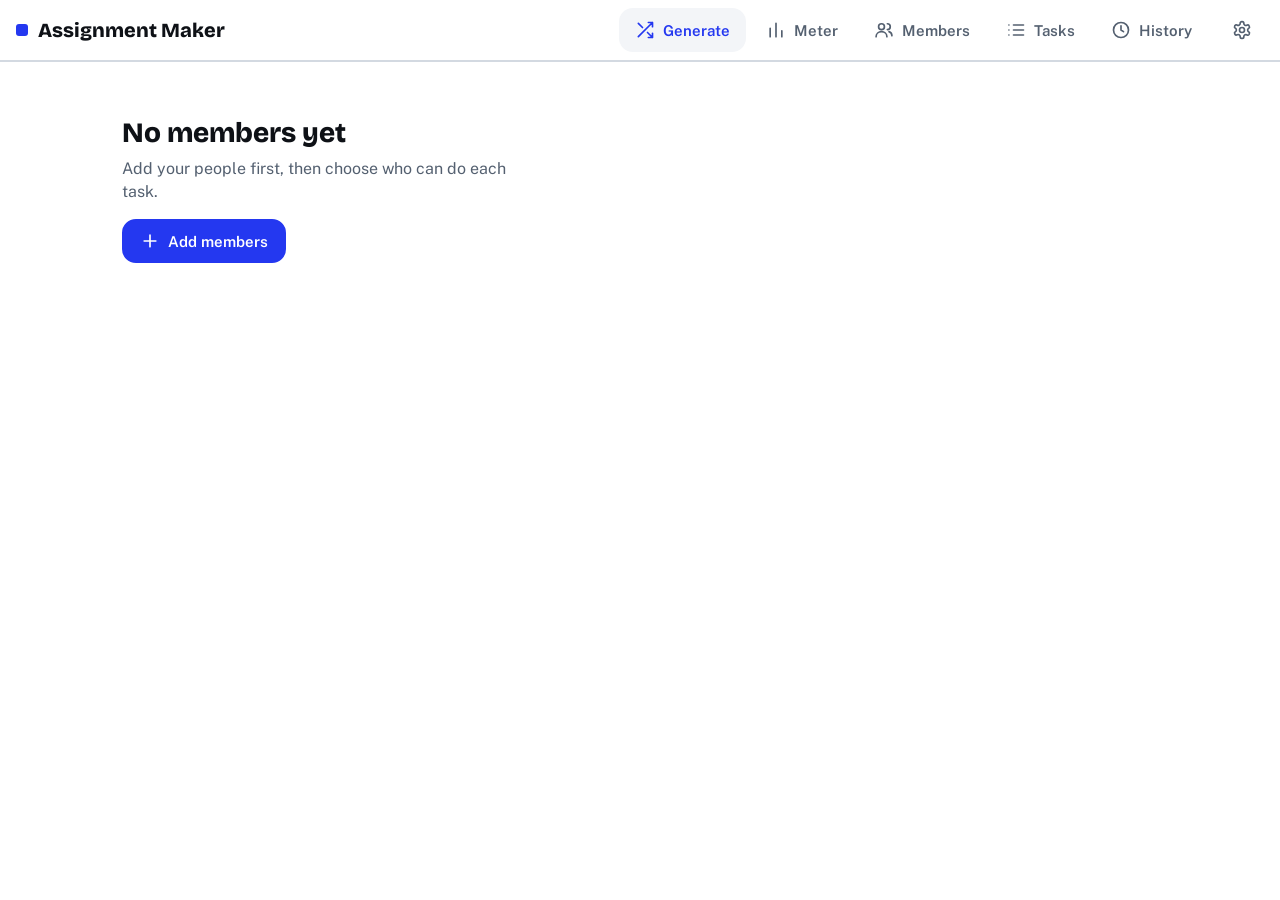
==== commit 8198b6d4: "Added assignment meter to show which member gets too much task" ====
--- a/audio_video_assignment/index.html
+++ b/audio_video_assignment/index.html
@@ -674,12 +674,6 @@
         opacity: 1;
       }
       @media (max-width: 859px) {
-        .gear {
-          display: none;
-        }
-        .tset {
-          display: flex;
-        }
         nav {
           position: fixed;
           left: 0;
@@ -727,6 +721,309 @@
           animation: none !important;
           transition: none !important;
         }
+      }
+
+      .mts {
+        display: block;
+      }
+      .lt {
+        display: inline;
+      }
+      @media (max-width: 859px) {
+        .ln {
+          display: grid;
+          grid-template-columns: 4px auto 1fr auto;
+          grid-template-areas: "mk lt lt lt" "mk tg dots nm";
+          column-gap: 10px;
+          row-gap: 2px;
+          align-items: center;
+          padding: 8px 4px 8px 0;
+        }
+        .lb {
+          display: contents;
+        }
+        .mk {
+          grid-area: mk;
+        }
+        .lt {
+          grid-area: lt;
+          font-size: 14px;
+          color: var(--mu);
+        }
+        .lb small {
+          grid-area: tg;
+        }
+        .dots {
+          grid-area: dots;
+          align-self: end;
+          transform: none;
+          margin-bottom: 7px;
+        }
+        .nm {
+          grid-area: nm;
+        }
+        .ln.sp {
+          grid-template-columns: 4px 1fr;
+          grid-template-areas: "mk lt" "mk nm";
+        }
+        .sp .dots {
+          display: none;
+        }
+        .sp .nm {
+          justify-content: flex-start;
+          text-align: left;
+          max-width: none;
+          font-size: 16px;
+        }
+      }
+      @media (min-width: 1200px) {
+        .mts {
+          display: grid;
+          grid-template-columns: 1fr 1fr;
+          gap: 48px;
+          align-items: start;
+        }
+        .mt {
+          grid-template-columns: 1fr;
+          gap: 16px;
+          border-bottom: 0;
+          padding-top: 24px;
+        }
+        .ctl {
+          display: grid;
+          grid-template-columns: auto 1fr;
+          gap: 12px 16px;
+          align-items: end;
+          padding-bottom: 12px;
+          border-bottom: 1px solid var(--ln);
+        }
+        .ctl > label {
+          margin: 0;
+        }
+        .ctl h3,
+        .ctl .hint,
+        .ctl .chips {
+          grid-column: 1/-1;
+        }
+        .ctl h3 {
+          font-size: 15px;
+          margin: 4px 0 0;
+        }
+        .ctl .hint {
+          margin: 0 0 4px;
+        }
+        .date {
+          display: flex;
+          align-items: center;
+          gap: 14px;
+          padding: 8px 14px;
+          background: var(--sf);
+          background: color-mix(in srgb, var(--acc) 12%, var(--bg));
+          color: var(--ink);
+        }
+        .dd {
+          padding: 0;
+          display: flex;
+          align-items: baseline;
+          gap: 8px;
+        }
+        .dd b {
+          font-size: 26px;
+        }
+        .dd span {
+          font-size: 14px;
+          color: var(--mu);
+        }
+        .date input {
+          margin: 0;
+          width: 150px;
+        }
+      }
+
+      .rwp {
+        margin-top: 20px;
+        padding-top: 14px;
+        border-top: var(--bw) solid var(--ln);
+      }
+      .rwh {
+        display: flex;
+        justify-content: space-between;
+        align-items: center;
+        gap: 8px;
+        flex-wrap: wrap;
+        margin-bottom: 8px;
+      }
+      .rwf,
+      .rwo {
+        display: inline-flex;
+        gap: 6px;
+        align-items: center;
+        font-weight: 700;
+      }
+      .rwf {
+        color: var(--red);
+      }
+      .rwo {
+        color: var(--acc);
+      }
+      .rwr {
+        display: grid;
+        grid-template-columns: minmax(0, 1.3fr) minmax(0, 1fr) minmax(0, 1fr);
+        gap: 12px;
+        align-items: center;
+        min-height: 44px;
+        padding: 6px 8px 6px 0;
+        border-bottom: 1px solid var(--ln);
+      }
+      .rwt {
+        font-size: 14px;
+        color: var(--mu);
+      }
+      .rwa,
+      .rwb {
+        font:
+          var(--nw) 16px "Bricolage Grotesque",
+          Arial,
+          sans-serif;
+      }
+      .rwr small {
+        display: block;
+        font:
+          500 12px "Public Sans",
+          Arial,
+          sans-serif;
+        color: var(--mu);
+      }
+      .rwc {
+        border-bottom: var(--bw) solid var(--ink);
+        min-height: 0;
+      }
+      .rwc .rwa,
+      .rwc .rwb {
+        font:
+          600 14px "Public Sans",
+          Arial,
+          sans-serif;
+      }
+      .rwr.bad {
+        background: var(--rbg);
+        box-shadow: inset 4px 0 0 var(--red);
+        padding-left: 10px;
+      }
+      .rwr.bad .rwb,
+      .rwa.bad,
+      .rwb.bad {
+        color: var(--red);
+      }
+      .rwb em {
+        display: flex;
+        align-items: center;
+        gap: 4px;
+        font:
+          600 12px "Public Sans",
+          Arial,
+          sans-serif;
+        font-style: normal;
+        color: var(--red);
+      }
+      .rwtg {
+        display: none;
+        margin-bottom: 8px;
+      }
+      @media (max-width: 859px) {
+        .rwtg {
+          display: inline-flex;
+        }
+        .rwr {
+          grid-template-columns: minmax(0, 1fr) minmax(0, 1fr);
+        }
+        .rwp[data-v="this"] .rwa,
+        .rwp[data-v="prev"] .rwb {
+          display: none;
+        }
+      }
+      .dr {
+        padding: 10px 0;
+        border-bottom: 1px solid var(--ln);
+      }
+      .dr b {
+        display: block;
+        font-family: "Bricolage Grotesque", Arial, sans-serif;
+      }
+      .dr span {
+        display: flex;
+        gap: 6px;
+        align-items: center;
+        color: var(--mu);
+        font-size: 14px;
+      }
+      .dr.none span {
+        color: var(--red);
+        font-weight: 600;
+      }
+      .mtr {
+        display: grid;
+        grid-template-columns: minmax(90px, 1fr) 2fr 28px;
+        gap: 4px 12px;
+        align-items: center;
+        padding: 8px 0;
+        border-bottom: 1px solid var(--ln);
+      }
+      .mtr b {
+        font:
+          var(--nw) 16px "Bricolage Grotesque",
+          Arial,
+          sans-serif;
+      }
+      .mtr .bar {
+        height: 10px;
+        background: var(--sf);
+        border-radius: 5px;
+        overflow: hidden;
+      }
+      .mtr .bar i {
+        display: block;
+        height: 100%;
+        background: var(--acc);
+      }
+      .mtr.hi .bar i {
+        background: var(--red);
+      }
+      .mtr.lo .bar i {
+        background: var(--am);
+      }
+      .mtr small {
+        grid-column: 1/-1;
+        color: var(--mu);
+      }
+      .mtr .ct {
+        font-weight: 700;
+        text-align: right;
+      }
+      .mtr.hi .ct {
+        color: var(--red);
+      }
+      .mtr.lo .ct {
+        color: var(--am);
+      }
+      .nx {
+        display: flex;
+        justify-content: space-between;
+        gap: 12px;
+        padding: 8px 0;
+        border-bottom: 1px solid var(--ln);
+      }
+      .nx span:first-child {
+        color: var(--mu);
+        max-width: 45%;
+      }
+      .nx span:last-child {
+        text-align: right;
+        font-weight: 600;
+      }
+      .nx small {
+        color: var(--mu);
+        font-weight: 400;
       }
     </style>
   </head>
@@ -781,6 +1078,12 @@
         <symbol id="i-down" viewBox="0 0 24 24">
           <path d="M12 5v14M6 13l6 6 6-6" />
         </symbol>
+        <symbol id="i-save" viewBox="0 0 24 24">
+          <path d="M5 4h11l3 3v13H5zM8 4v5h7V4M8 20v-6h8v6" />
+        </symbol>
+        <symbol id="i-meter" viewBox="0 0 24 24">
+          <path d="M5 20V10M12 20V4M19 20v-7" />
+        </symbol>
       </defs>
     </svg>
     <header>
@@ -789,6 +1092,8 @@
         <button class="tb" data-a="tab" data-v="gen">
           <svg class="i"><use href="#i-gen" /></svg
           ><span>Generate</span></button
+        ><button class="tb" data-a="tab" data-v="meter">
+          <svg class="i"><use href="#i-meter" /></svg><span>Meter</span></button
         ><button class="tb" data-a="tab" data-v="mem">
           <svg class="i"><use href="#i-mem" /></svg><span>Members</span></button
         ><button class="tb" data-a="tab" data-v="task">
@@ -911,16 +1216,28 @@
       }
       let S,
         tab = "gen",
+        rq = { p: "", t: "", w: "any", date: "" },
         P = null,
         busy = false,
         reveal = false,
-        copied = -1;
+        copied = -1,
+        rvView = {},
+        dlg = null;
       try {
         S = JSON.parse(localStorage.getItem(KEY));
       } catch (e) {}
       if (!S || !S.members) S = dflt();
       S.tasks.forEach((t) => {
         if (!t.ok2) t.ok2 = [];
+      });
+      if (!S.blocks) S.blocks = [];
+      S.tasks.forEach((t) => {
+        if (t.dept === undefined)
+          t.dept = /^audio assistant/i.test(t.label)
+            ? "Audio"
+            : /^video assistant/i.test(t.label)
+              ? "Video"
+              : "";
       });
       S.meetings.forEach((m) => {
         if (!m.edited) m.head = hd(m.date);
@@ -939,6 +1256,106 @@
         setTimeout(() => e.classList.remove("show"), 1800);
       }
       const task = (id) => S.tasks.find((t) => t.id === id);
+      const dept = (t) => t.dept || t.label;
+      function priorList(i) {
+        const d = S.meetings[i].date;
+        const o = S.meetings
+          .filter((m, j) => j !== i && m.slots && m.date < d)
+          .map((m) => ({ date: m.date, slots: m.slots.filter((x) => x.name) }));
+        return S.history
+          .filter(
+            (h) =>
+              h.date < d &&
+              !S.meetings.some(
+                (m, j) => j !== i && m.slots && m.date === h.date,
+              ),
+          )
+          .concat(o)
+          .sort((a, b) => (a.date < b.date ? 1 : -1))
+          .slice(0, 8);
+      }
+      function stats(list) {
+        const L = {},
+          D = {},
+          A = {};
+        list.forEach((m, k) =>
+          m.slots.forEach((x) => {
+            if (!x.name) return;
+            const t = task(x.taskId);
+            if (!t) return;
+            const g = dept(t);
+            L[x.name] = (L[x.name] || 0) + (t.w || 1);
+            D[x.name] = D[x.name] || {};
+            D[x.name][g] = (D[x.name][g] || 0) + 1;
+            A[x.name] = A[x.name] || {};
+            if (A[x.name][g] === undefined) A[x.name][g] = k + 1;
+          }),
+        );
+        return { L, D, A, list };
+      }
+      const cost = (st, p, t) => {
+        const g = dept(t),
+          m2 = st.list[1];
+        return (
+          100 * (st.L[p] || 0) +
+          10 * ((st.D[p] || {})[g] || 0) -
+          ((st.A[p] || {})[g] || 9) +
+          (m2 && m2.slots.some((x) => x.name === p && x.taskId === t.id)
+            ? 25
+            : 0)
+        );
+      };
+      function why1(i, slots, k, p, st, cand, prev) {
+        const t = task(slots[k].taskId),
+          g = dept(t),
+          m = S.meetings[i],
+          n = st.list.length,
+          L = (x) => st.L[x] || 0,
+          ago = (st.A[p] || {})[g];
+        let w =
+          p +
+          " had " +
+          L(p) +
+          " task" +
+          (L(p) === 1 ? "" : "s") +
+          " in the last " +
+          n +
+          " saved meeting" +
+          (n === 1 ? "" : "s") +
+          (n ? "" : " (no history yet, so this is a first pick)") +
+          "; last did " +
+          g +
+          " " +
+          (ago
+            ? ago === 1
+              ? "at the last meeting"
+              : ago + " meetings ago"
+            : "not in this window") +
+          ".";
+        const sk = [];
+        okOf(t, slots[k]).forEach((q) => {
+          if (q === p) return;
+          let r = "";
+          if (m.un.includes(q)) r = "not available";
+          else if (blocked(q, t.id, m.date)) r = "asked not to do this task";
+          else if (prev[q] === t.id) r = "did this task last meeting";
+          else {
+            const j = slots.findIndex((x, y) => x.name === q && y !== k);
+            if (j >= 0 && cost(st, q, t) < cost(st, p, t))
+              r = "needed for " + task(slots[j].taskId).label;
+          }
+          if (r && L(q) <= L(p)) sk.push(q + " (" + L(q) + ", " + r + ")");
+        });
+        const alt = cand[k]
+          .filter((q) => q !== p)
+          .sort((a, b) => cost(st, a, t) - cost(st, b, t))
+          .slice(0, 2)
+          .map((q) => q + " (" + L(q) + ")");
+        if (sk.length)
+          w += " Skipped though due: " + sk.slice(0, 3).join(", ") + ".";
+        if (alt.length) w += " Next in line: " + alt.join(", ") + ".";
+        return w;
+      }
       const okOf = (t, s) => (t.cat && s.g === 1 ? t.ok2 : t.ok),
         lab = (t, s) =>
           t.label + (t.cat ? (s.g === 1 ? " (MS/Publisher)" : " (Elder)") : "");
@@ -971,7 +1388,8 @@
         const m = S.meetings[i],
           prev = prevOf(i),
           un = new Set(m.un),
-          slots = [];
+          slots = [],
+          st = stats(priorList(i));
         S.tasks.forEach((t) => {
           if (t.cat) {
             const a = [
@@ -987,15 +1405,22 @@
         const cand = slots.map((s) => {
           const t = task(s.taskId);
           return S.members.filter(
-            (p) => okOf(t, s).includes(p) && !un.has(p) && prev[p] !== t.id,
+            (p) =>
+              okOf(t, s).includes(p) &&
+              !un.has(p) &&
+              prev[p] !== t.id &&
+              !blocked(p, t.id, m.date),
           );
         });
         let best = null;
-        for (let r = 0; r < 40; r++) {
+        for (let r = 0; r < 80; r++) {
           const mt = {},
-            lists = cand.map((c) =>
+            lists = cand.map((c, k) =>
               c
-                .map((p) => [p, (prev[p] ? 0.5 : 0) + Math.random()])
+                .map((p) => [
+                  p,
+                  cost(st, p, task(slots[k].taskId)) + Math.random() * 0.9,
+                ])
                 .sort((a, b) => a[1] - b[1])
                 .map((x) => x[0]),
             );
@@ -1013,11 +1438,17 @@
           shuf(slots.map((_, k) => k)).forEach((k) => tr(k, new Set()));
           const ps = Object.keys(mt),
             f = ps.length,
-            rep = ps.filter((p) => prev[p]).length;
+            rep = ps.reduce(
+              (a, p) => a + cost(st, p, task(slots[mt[p]].taskId)),
+              0,
+            );
           if (!best || f > best.f || (f === best.f && rep < best.r))
             best = { f, r: rep, mt };
         }
         Object.entries(best.mt).forEach(([p, k]) => (slots[k].name = p));
+        Object.entries(best.mt).forEach(
+          ([p, k]) => (slots[k].why = why1(i, slots, k, p, st, cand, prev)),
+        );
         m.slots = slots;
       }
       function warnEmpty(from) {
@@ -1051,6 +1482,7 @@
           pr = prevOf(i);
         if (!okOf(t, s).includes(p)) return "not on this slot's list";
         if (m.un.includes(p)) return "unavailable";
+        if (blocked(p, t.id, m.date)) return "asked not to do this task";
         if (pr[p] === t.id) return "same task last time";
         if (m.slots.some((x, j) => j !== k && x.name === p))
           return "already has a task";
@@ -1072,8 +1504,20 @@
           );
           return;
         }
-        s.name = c[Math.floor(Math.random() * c.length)];
+        const st = stats(priorList(i)),
+          t = task(s.taskId);
+        c.sort(
+          (a, b) => cost(st, a, t) - cost(st, b, t) + (Math.random() - 0.5),
+        );
+        s.name = c[0];
         s.over = false;
+        s.why =
+          c[0] +
+          " was the next in line: " +
+          (st.L[c[0]] || 0) +
+          " task(s) in the last " +
+          st.list.length +
+          " saved meeting(s).";
       }
       const supportOf = (m) => {
         const u = new Set(m.slots.map((s) => s.name));
@@ -1088,7 +1532,7 @@
           if (t) L.push(t.label + ": " + (s.name || "(EMPTY)"));
         });
         const sp = supportOf(m);
-        L.push("Support: " + (sp.length ? sp.join(", ") : "none"));
+        L.push("Support:" + (sp.length ? "\n" + sp.join("\n") : " none"));
         return L.join("\n\n");
       }
       function saveHist(i) {
@@ -1102,9 +1546,8 @@
             .map((s) => ({ taskId: s.taskId, name: s.name })),
         });
         S.history.sort((a, b) => (a.date < b.date ? 1 : -1));
-        S.history = S.history.slice(0, 60);
-      }
-      async function copy(i) {
+      }
+      async function copy(i, sv) {
         const e = S.meetings[i].slots.filter((s) => !s.name).length;
         if (
           e &&
@@ -1124,9 +1567,17 @@
           document.execCommand("copy");
           a.remove();
         }
-        saveHist(i);
-        save();
-        toast("Copied and saved to history");
+        if (sv) {
+          saveHist(i);
+          save();
+        }
+        toast(
+          sv
+            ? "Copied and saved to History"
+            : isSaved(i)
+              ? "Copied"
+              : "Copied. Not saved to History yet",
+        );
         copied = i;
         render();
         setTimeout(() => {
@@ -1159,6 +1610,9 @@
             if (s.name === o) s.name = n;
           }),
         );
+        S.blocks.forEach((b) => {
+          if (b.p === o) b.p = n;
+        });
       }
       function addMembers(txt) {
         txt
@@ -1238,6 +1692,128 @@
         [62, 48, 70, 40, 58, 52, 66, 44, 60, 50]
           .map((w) => `<div class="sk"><i style="width:${w}%"></i></div>`)
           .join("");
+      const blocked = (p, tid, date) =>
+        (S.blocks || []).some(
+          (b) =>
+            b.p === p &&
+            b.t === tid &&
+            (b.date
+              ? b.date === date
+              : b.w === null || b.w === dt(date).getDay()),
+        );
+      const reqText = (m) =>
+        (S.blocks || [])
+          .filter((b) =>
+            b.date
+              ? b.date === m.date
+              : b.w === null || b.w === dt(m.date).getDay(),
+          )
+          .map((b) => {
+            const t = task(b.t);
+            return t ? b.p + ": no " + t.label : "";
+          })
+          .filter(Boolean)
+          .join("; ");
+      function vReq() {
+        const wl = [
+          ["any", "Every meeting"],
+          ["0", "Every Sunday"],
+          ["4", "Every Thursday"],
+          ["date", "One specific date"],
+        ];
+        const sel = (k, ph, opts) =>
+          `<select data-f="rq" data-k="${k}" aria-label="${ph}">${ph ? `<option value="">${ph}</option>` : ""}${opts.map(([v, l]) => `<option value="${esc(v)}"${String(v) === String(rq[k]) ? " selected" : ""}>${esc(l)}</option>`).join("")}</select>`;
+        const rows = S.blocks
+          .map((b, x) => {
+            const t = task(b.t);
+            if (!t) return "";
+            const d = b.date
+              ? "on " + MON[dt(b.date).getMonth()] + " " + dt(b.date).getDate()
+              : b.w === null
+                ? "every meeting"
+                : "every " + WD[b.w];
+            return `<div class="mr"><span style="flex:1">${esc(b.p)}: no ${esc(t.label)}, ${d}</span><button class="dng ix" data-a="rqdel" data-t="${x}" aria-label="Remove request">${ic("trash")}</button></div>`;
+          })
+          .join("");
+        return `<section class="blk"><h3>Task requests</h3><p class="hint">Use this when someone asks not to be given a certain task. The app will never assign it on the days you choose. This is different from "Not available", which blocks a person from everything on one date.</p>
+ <div class="chips">${sel(
+   "p",
+   "Choose person",
+   S.members.map((m) => [m, m]),
+ )}${sel(
+   "t",
+   "Choose task",
+   S.tasks.map((t) => [t.id, t.label]),
+ )}${sel("w", "", wl)}${rq.w === "date" ? `<input type="date" data-f="rq" data-k="date" value="${rq.date}" aria-label="Date">` : ""}<button class="pri" data-a="rqadd">${ic("plus")}Add request</button></div>
+ <div style="margin-top:12px">${rows || '<p class="hint">No requests yet.</p>'}</div></section>`;
+      }
+      function prevMeet(i) {
+        const d = S.meetings[i].date;
+        let b = null;
+        S.history.forEach((h) => {
+          if (
+            h.date < d &&
+            !S.meetings.some(
+              (m, j) => j !== i && m.slots && m.date === h.date,
+            ) &&
+            (!b || h.date > b.date)
+          )
+            b = h;
+        });
+        S.meetings.forEach((m, j) => {
+          if (j !== i && m.slots && m.date < d && (!b || m.date > b.date))
+            b = m;
+        });
+        return b;
+      }
+      function isSaved(i) {
+        const m = S.meetings[i];
+        if (!m.slots) return false;
+        const h = S.history.find((x) => x.date === m.date);
+        if (!h) return false;
+        return (
+          JSON.stringify(
+            m.slots.filter((s) => s.name).map((s) => [s.taskId, s.name]),
+          ) === JSON.stringify(h.slots.map((s) => [s.taskId, s.name]))
+        );
+      }
+      function review(m, i) {
+        const pm = prevMeet(i),
+          v = rvView[i] || "this";
+        if (!pm)
+          return `<div class="rwp"><div class="rwh"><h3>Review</h3></div><p class="hint">No previous meeting found in History, so nothing to compare. Add one in the History tab.</p><button data-a="tab" data-v="hist">${ic("hist")}Open History</button></div>`;
+        const pn = {};
+        pm.slots.forEach((x) => {
+          if (x.name) (pn[x.taskId] = pn[x.taskId] || []).push(x.name);
+        });
+        const used = {};
+        let flags = 0;
+        const rows = m.slots
+          .map((x) => {
+            const t = task(x.taskId);
+            if (!t) return "";
+            const k = (used[x.taskId] = (used[x.taskId] || 0) + 1),
+              prev = (pn[x.taskId] || [])[k - 1] || "";
+            const same = !!x.name && (pn[x.taskId] || []).includes(x.name);
+            if (same) flags++;
+            const pSame =
+              !!prev &&
+              m.slots.some((y) => y.taskId === x.taskId && y.name === prev);
+            return `<div class="rwr${same ? " bad" : ""}"><span class="rwt">${esc(lab(t, x))}</span><span class="rwa${pSame ? " bad" : ""}">${prev ? esc(prev) : "None"}</span><span class="rwb${x.name ? "" : " bad"}">${x.name ? esc(x.name) : "Needs someone"}${same ? `<em>${ic("alert")}same as last meeting</em>` : ""}</span></div>`;
+          })
+          .join("");
+        return `<div class="rwp" data-v="${v}"><div class="rwh"><h3>Review against last meeting</h3>${flags ? `<span class="rwf">${ic("alert")}${flags} repeat${flags > 1 ? "s" : ""}</span>` : `<span class="rwo">${ic("check")}No repeats</span>`}</div>
+ <div class="seg rwtg" role="group">${[
+   ["prev", "Previous"],
+   ["this", "This"],
+ ]
+   .map(
+     ([a, l]) =>
+       `<button data-a="rvv" data-i="${i}" data-val="${a}" aria-pressed="${v === a}">${l}</button>`,
+   )
+   .join("")}</div>
+ <div class="rwr rwc"><span class="rwt"></span><span class="rwa">Previous meeting<small>${esc(pm.head || pm.date)}</small></span><span class="rwb">This meeting<small>${esc(m.head || m.date)}</small></span></div>${rows}</div>`;
+      }
       function roster(m, i) {
         const e = m.slots.filter((s) => !s.name).length;
         let n = 0;
@@ -1248,17 +1824,17 @@
           const t = task(s.taskId);
           if (!t) return;
           const rc = t.cat ? (s.g === 1 ? "m" : "e") : "";
-          h += `<button class="ln ${rc}${s.name ? "" : " empty"}${reveal ? " rv" : ""}" style="--d:${n++ * 35}ms" data-a="pick" data-i="${i}" data-k="${k}"><span class="mk"></span><span class="lb">${esc(t.label)}${t.cat ? `<small class="${rc}">${s.g === 1 ? "MS/Publisher" : "Elder"}</small>` : ""}</span><span class="dots"></span><b class="nm">${s.name ? esc(s.name) + (s.over ? `<span class="ovr" title="Rule override">${ic("alert")}</span>` : "") : ic("alert") + " Needs someone"}</b></button>`;
+          h += `<button class="ln ${rc}${s.name ? "" : " empty"}${reveal ? " rv" : ""}" style="--d:${n++ * 35}ms" data-a="pick" data-i="${i}" data-k="${k}"><span class="mk"></span><span class="lb"><span class="lt">${esc(t.label)}</span>${t.cat ? `<small class="${rc}">${s.g === 1 ? "MS/Publisher" : "Elder"}</small>` : ""}</span><span class="dots"></span><b class="nm">${s.name ? esc(s.name) + (s.over ? `<span class="ovr" title="Rule override">${ic("alert")}</span>` : "") : ic("alert") + " Needs someone"}</b></button>`;
         });
         const sp = supportOf(m);
-        h += `<div class="ln${reveal ? " rv" : ""}" style="--d:${n * 35}ms"><span class="mk"></span><span class="lb">Support</span><span class="dots"></span><span class="nm sm">${sp.length ? esc(sp.join(", ")) : "none"}</span></div>
- <div class="acts"><button class="pri" data-a="copy" data-i="${i}">${copied === i ? ic("check") + "Copied" : ic("copy") + "Copy"}</button><button data-a="reroll" data-i="${i}">${ic("gen")}${i < S.meetings.length - 1 ? "Re-roll this + next" : "Re-roll this one"}</button></div>`;
+        h += `<div class="ln sp${reveal ? " rv" : ""}" style="--d:${n * 35}ms"><span class="mk"></span><span class="lb"><span class="lt">Support</span></span><span class="dots"></span><span class="nm sm">${sp.length ? esc(sp.join(", ")) : "none"}</span></div>
+ ${review(m, i)}<div class="acts"><button class="pri" data-a="copy" data-i="${i}">${copied === i ? ic("check") + "Copied" : ic("copy") + "Copy"}</button><button data-a="save" data-i="${i}"${isSaved(i) ? ' aria-pressed="true"' : ""}>${isSaved(i) ? ic("check") + "Saved" : ic("save") + "Save"}</button><button data-a="reroll" data-i="${i}">${ic("gen")}${i < S.meetings.length - 1 ? "Re-roll this + next" : "Re-roll this one"}</button></div>`;
         return h;
       }
       function vGen() {
         if (!S.members.length)
           return `<div class="em"><h2>No members yet</h2><p>Add your people first, then choose who can do each task.</p><button class="pri" data-a="tab" data-v="mem">${ic("plus")}Add members</button></div>`;
-        let h = `<div class="top"><button class="pri${busy ? " ld" : ""}" data-a="gen"${busy ? " disabled" : ""}>${busy ? "Generating" : ic("gen") + "Generate both"}</button></div>`;
+        let h = `<div class="top"><button class="pri${busy ? " ld" : ""}" data-a="gen"${busy ? " disabled" : ""}>${busy ? "Generating" : ic("gen") + "Generate both"}</button><span class="hint" style="margin:0">Tap a name to see why that person was picked.</span></div><div class="mts">`;
         S.meetings.forEach((m, i) => {
           const d = dt(m.date);
           h += `<section class="mt"><div class="ctl"><div class="date"><div class="dd"><b>${MON[d.getMonth()]} ${d.getDate()}</b><span>${WD[d.getDay()]}</span></div><input type="date" aria-label="Date" value="${m.date}" data-f="date" data-i="${i}"></div>
@@ -1269,13 +1845,16 @@
     .filter((p) => !m.un.includes(p))
     .map((p) => `<option>${esc(p)}</option>`)
     .join("")}</select></div></div>
-  <div>${busy && i >= 0 ? sk() : m.slots ? roster(m, i) : `<div class="em sm"><p>No roster yet. Press Generate both.</p></div>`}</div></section>`;
-        });
-        return h;
+  <div class="ros">${busy ? sk() : m.slots ? roster(m, i) : `<div class="em sm"><p>No roster yet. Press Generate both.</p></div>`}</div></section>`;
+        });
+        return h + "</div>";
       }
       function vMem() {
-        return `<h2>Members</h2><section class="blk"><label for="nm" style="margin-top:0">Add members, one name per line</label><textarea id="nm" placeholder="Heron D.&#10;Anthony G."></textarea><p><button class="pri" data-a="addmem">${ic("plus")}Add</button></p></section>
- <section class="blk"><h3>${S.members.length} members</h3>${S.members.length ? S.members.map((p) => `<div class="mr"><input value="${esc(p)}" aria-label="Member name" data-f="ren" data-p="${esc(p)}"><button class="dng ix" data-a="rmmem" data-p="${esc(p)}" aria-label="Remove ${esc(p)}">${ic("trash")}</button></div>`).join("") : `<div class="em sm"><p>No members yet. Paste names above.</p><button data-a="focus" data-id="nm">${ic("plus")}Add members</button></div>`}</section>`;
+        return (
+          `<h2>Members</h2><section class="blk"><label for="nm" style="margin-top:0">Add members, one name per line</label><textarea id="nm" placeholder="Heron D.&#10;Anthony G."></textarea><p><button class="pri" data-a="addmem">${ic("plus")}Add</button></p></section>
+ <section class="blk"><h3>${S.members.length} members</h3>${S.members.length ? S.members.map((p) => `<div class="mr"><input value="${esc(p)}" aria-label="Member name" data-f="ren" data-p="${esc(p)}"><button class="dng ix" data-a="rmmem" data-p="${esc(p)}" aria-label="Remove ${esc(p)}">${ic("trash")}</button></div>`).join("") : `<div class="em sm"><p>No members yet. Paste names above.</p><button data-a="focus" data-id="nm">${ic("plus")}Add members</button></div>`}</section>` +
+          vReq()
+        );
       }
       function vTask() {
         return (
@@ -1286,7 +1865,7 @@
                 t,
                 x,
               ) => `<section class="blk"><div class="tr"><input value="${esc(t.label)}" aria-label="Task name" data-f="tlabel" data-t="${x}">${t.cat ? "" : `<label class="n" style="margin:0">Slots<input type="number" min="1" max="9" value="${t.n}" data-f="tn" data-t="${x}"></label>`}</div>
- <div class="tools"><button class="ix" data-a="tup" data-t="${x}" aria-label="Move up">${ic("up")}</button><button class="ix" data-a="tdown" data-t="${x}" aria-label="Move down">${ic("down")}</button>${t.cat ? "" : `<button data-a="eall" data-t="${x}">All</button>`}<button data-a="enone" data-t="${x}">Clear</button><button class="${t.cat ? "pri" : ""}" data-a="tcat" data-t="${x}" aria-pressed="${!!t.cat}">1 Elder + 1 MS/Publisher</button><button class="dng ix" data-a="tdel" data-t="${x}" aria-label="Delete task">${ic("trash")}</button></div>
+ <label style="margin:8px 0 0">Fairness group (tasks with the same group count together)<input value="${esc(t.dept || "")}" placeholder="${esc(t.label)}" data-f="tdept" data-t="${x}"></label><div class="tools"><button class="ix" data-a="tup" data-t="${x}" aria-label="Move up">${ic("up")}</button><button class="ix" data-a="tdown" data-t="${x}" aria-label="Move down">${ic("down")}</button>${t.cat ? "" : `<button data-a="eall" data-t="${x}">All</button>`}<button data-a="enone" data-t="${x}">Clear</button><button class="${t.cat ? "pri" : ""}" data-a="tcat" data-t="${x}" aria-pressed="${!!t.cat}">1 Elder + 1 MS/Publisher</button><button class="dng ix" data-a="tdel" data-t="${x}" aria-label="Delete task">${ic("trash")}</button></div>
  <p class="hint">${t.cat ? `Tap a name to cycle: Elder, then MS/Publisher, then none. (${t.ok.length} Elders, ${t.ok2.length} MS/Publishers)` : `Who can do this (${t.ok.length})`}</p>
  <div class="chips">${
    S.members
@@ -1313,7 +1892,7 @@
                     `<section class="blk"><div class="hr"><h3>${esc(h.head || h.date)}</h3><button class="dng ix" data-a="hdel" data-d="${h.date}" aria-label="Delete meeting">${ic("trash")}</button></div><pre>${h.slots.map((s) => esc((task(s.taskId) || { label: "?" }).label) + ": " + esc(s.name)).join("\n")}</pre></section>`,
                 )
                 .join("")
-            : `<div class="em"><h3>No meetings saved yet</h3><p>Copying a roster saves it here automatically. You can also paste a past one above.</p><button data-a="focus" data-id="htxt">Paste a past meeting</button></div>`) +
+            : `<div class="em"><h3>No meetings saved yet</h3><p>Press Save on a roster to keep it here. You can also paste a past one above.</p><button data-a="focus" data-id="htxt">Paste a past meeting</button></div>`) +
           `<section class="blk"><h3>Backup</h3><p class="hint">Data lives only in this browser. Use backup to move it to another device.</p><div class="top"><button data-a="export">Download backup</button><input type="file" accept=".json" aria-label="Restore backup" data-f="imp"></div></section>`
         );
       }
@@ -1355,14 +1934,359 @@
           .filter((p) => p !== s.name)
           .map((p) => [p, why(P.i, P.k, p)])
           .sort((a, b) => (a[1] ? 1 : 0) - (b[1] ? 1 : 0));
-        return `<div class="ov" data-a="closepick"><div class="sheet" role="dialog" aria-label="Change assignment"><h3>${esc(lab(t, s))}</h3><small>${s.name ? "Now: " + esc(s.name) : "Empty slot"}</small>
- <button class="pri" data-a="rand">${ic("gen")}Random replacement</button>${s.name ? `<button data-a="absent">${esc(s.name)} is absent. Replace.</button><button data-a="clear">Leave empty</button>` : ""}
+        return `<div class="ov" data-a="closepick"><div class="sheet" role="dialog" aria-label="Change assignment"><h3>${esc(lab(t, s))}</h3><small>${s.name ? "Now: " + esc(s.name) : "Empty slot"}</small>${s.why ? `<p class="hint" style="margin:4px 0">${esc(s.why)}</p>` : ""}
+ <button class="pri" data-a="rand">${ic("gen")}Next in line</button>${s.name ? `<button data-a="absent">${esc(s.name)} is absent. Replace.</button><button data-a="clear">Leave empty</button>` : ""}
  <h3 style="margin-top:8px;font-size:15px">Or choose someone</h3><div class="list">${rows.map(([p, r]) => `<button class="${r ? "bad" : ""}" data-a="choose" data-p="${esc(p)}">${esc(p)}${r ? ` <small>(${r})</small>` : ""}</button>`).join("")}</div><button data-a="closepick">Close</button></div></div>`;
+      }
+      const MN = [
+          "jan",
+          "feb",
+          "mar",
+          "apr",
+          "may",
+          "jun",
+          "jul",
+          "aug",
+          "sep",
+          "oct",
+          "nov",
+          "dec",
+        ],
+        MR = "(jan|feb|mar|apr|may|jun|jul|aug|sep|oct|nov|dec)";
+      function lev(a, b) {
+        const d = [...Array(b.length + 1).keys()];
+        for (let i = 1; i <= a.length; i++) {
+          let p = d[0];
+          d[0] = i;
+          for (let j = 1; j <= b.length; j++) {
+            const t = d[j];
+            d[j] = Math.min(
+              d[j] + 1,
+              d[j - 1] + 1,
+              p + (a[i - 1] === b[j - 1] ? 0 : 1),
+            );
+            p = t;
+          }
+        }
+        return d[b.length];
+      }
+      const cl = (x) => nz(x).replace(/[.,]/g, "");
+      function findMember(nm) {
+        const n = cl(nm),
+          e = S.members.find((x) => cl(x) === n);
+        if (e) return e;
+        const tk = n.split(" "),
+          f = tk[0],
+          ini = tk.length > 1 ? tk[tk.length - 1][0] : "";
+        const c = S.members.filter((x) => {
+          const y = cl(x).split(" "),
+            g = y[0],
+            gi = y.length > 1 ? y[y.length - 1][0] : "";
+          return (
+            f.length > 1 &&
+            (lev(f, g) <= 1 || g.startsWith(f) || f.startsWith(g)) &&
+            (!ini || !gi || ini === gi)
+          );
+        });
+        return c.length === 1 ? c[0] : null;
+      }
+      function dateOf(l) {
+        l = l.trim();
+        let m = l.match(
+            new RegExp("^" + MR + "[a-z]*\\.?\\s*-?\\s*(\\d{1,2})\\b", "i"),
+          ),
+          mo,
+          dy;
+        if (m) {
+          mo = MN.indexOf(m[1].toLowerCase());
+          dy = +m[2];
+        } else {
+          m = l.match(
+            new RegExp("^(\\d{1,2})\\s*-?\\s*" + MR + "[a-z]*\\.?$", "i"),
+          );
+          if (!m) return null;
+          mo = MN.indexOf(m[2].toLowerCase());
+          dy = +m[1];
+        }
+        if (!dy || dy > 31) return "";
+        const t = new Date(),
+          y = t.getFullYear(),
+          d = new Date(y, mo, dy);
+        if (d - t > 31 * 864e5) d.setFullYear(y - 1);
+        return iso(d);
+      }
+      const baseLab = (x) =>
+        nz(
+          x
+            .split("/")[0]
+            .split("(")[0]
+            .replace(/[:\s]+$/, ""),
+        );
+      function parseMulti(txt) {
+        const out = [],
+          bad = new Set(),
+          unk = new Set();
+        let cur = null,
+          skip = 0;
+        txt.split("\n").forEach((l) => {
+          const c = l.indexOf(":");
+          if (c < 0) {
+            if (l.trim().length < 30) {
+              const d = dateOf(l);
+              if (d !== null) {
+                if (d) {
+                  cur = { date: d, slots: [] };
+                  out.push(cur);
+                } else {
+                  cur = null;
+                  skip++;
+                }
+              }
+            }
+            return;
+          }
+          if (!cur) return;
+          const lab = baseLab(l.slice(0, c)),
+            nm = l.slice(c + 1).trim();
+          if (!nm || lab === "support") return;
+          const t = S.tasks.find((x) => baseLab(x.label) === lab);
+          if (!t) {
+            if (lab.length < 45 && dateOf(l.slice(0, c)) === null)
+              unk.add(l.slice(0, c).trim());
+            return;
+          }
+          const m = findMember(nm);
+          if (m) cur.slots.push({ taskId: t.id, name: m });
+          else bad.add(nm);
+        });
+        return {
+          meetings: out.filter((m) => m.slots.length),
+          bad: [...bad],
+          unk: [...unk],
+          skip,
+        };
+      }
+      function doMulti() {
+        const r = parseMulti($("htxt").value);
+        r.meetings.forEach((m) => {
+          S.history = S.history.filter((h) => h.date !== m.date);
+          S.history.push({ date: m.date, head: hd(m.date), slots: m.slots });
+        });
+        S.history.sort((a, b) => (a.date < b.date ? 1 : -1));
+        alert(
+          "Imported " +
+            r.meetings.length +
+            " meeting(s): " +
+            r.meetings.map((m) => hd(m.date)).join(", ") +
+            "." +
+            (r.skip
+              ? "\n\n" +
+                r.skip +
+                " date heading(s) could not be read and were skipped."
+              : "") +
+            (r.bad.length
+              ? "\n\nNames not recognized (add or rename these members, then paste again): " +
+                r.bad.join(", ")
+              : "") +
+            (r.unk.length
+              ? "\n\nTask names not recognized: " + r.unk.join(", ")
+              : ""),
+        );
+      }
+      const sk2 = (h) =>
+        JSON.stringify(h.slots.map((x) => [x.taskId, x.name]).sort());
+      function impHist(o) {
+        const mp = {};
+        (o.tasks || []).forEach((t) => {
+          const l = S.tasks.find(
+            (x) => x.id === t.id || nz(x.label) === nz(t.label),
+          );
+          mp[t.id] = l ? l.id : t.id;
+        });
+        return (o.history || []).map((h) => ({
+          date: h.date,
+          head: h.head,
+          slots: h.slots.map((x) => ({
+            taskId: mp[x.taskId] || x.taskId,
+            name: x.name,
+          })),
+        }));
+      }
+      function planMerge(o) {
+        const hist = impHist(o),
+          cf = [];
+        hist.forEach((h) => {
+          const l = S.history.find((x) => x.date === h.date);
+          if (l && sk2(l) !== sk2(h))
+            cf.push({ date: h.date, l, r: h, pick: "l" });
+        });
+        return { o, hist, cf, t: "merge" };
+      }
+      function applyMerge(d) {
+        const o = d.o;
+        (o.members || []).forEach((n) => {
+          if (!S.members.some((x) => nz(x) === nz(n))) S.members.push(n);
+        });
+        (o.tasks || []).forEach((t) => {
+          const l = S.tasks.find(
+            (x) => x.id === t.id || nz(x.label) === nz(t.label),
+          );
+          if (!l) S.tasks.push(Object.assign({ ok: [], ok2: [] }, t));
+          else {
+            l.ok = [...new Set(l.ok.concat(t.ok || []))];
+            l.ok2 = [...new Set((l.ok2 || []).concat(t.ok2 || []))];
+          }
+        });
+        (o.blocks || []).forEach((b) => {
+          if (
+            !S.blocks.some(
+              (x) =>
+                x.p === b.p && x.t === b.t && x.w === b.w && x.date === b.date,
+            )
+          )
+            S.blocks.push(b);
+        });
+        d.hist.forEach((h) => {
+          const c = d.cf.find((x) => x.date === h.date);
+          if (c) {
+            if (c.pick === "r") {
+              S.history = S.history.filter((x) => x.date !== h.date);
+              S.history.push(h);
+            }
+          } else if (!S.history.some((x) => x.date === h.date))
+            S.history.push(h);
+        });
+        S.history.sort((a, b) => (a.date < b.date ? 1 : -1));
+      }
+      function replaceAll(o) {
+        S = o;
+        if (!S.blocks) S.blocks = [];
+        S.tasks.forEach((t) => {
+          if (!t.ok2) t.ok2 = [];
+          if (t.dept === undefined) t.dept = "";
+        });
+        if (!S.meetings) S.meetings = dm();
+      }
+      function vDlg() {
+        if (!dlg) return "";
+        const nice = (m) => {
+          const d = dt(m.date);
+          return WD[d.getDay()] + ", " + MON[d.getMonth()] + " " + d.getDate();
+        };
+        if (dlg.t === "gen")
+          return `<div class="ov" data-a="dlgx"><div class="sheet" role="alertdialog" aria-label="Before you generate"><h3>Before you generate</h3><p class="hint">These people will be skipped. Check that everyone who has another task is listed.</p>
+ ${S.meetings.map((m) => `<div class="dr${m.un.length ? "" : " none"}"><b>${nice(m)}</b><span>${m.un.length ? "Not available: " + esc(m.un.join(", ")) : ic("alert") + "Nobody marked. Did you add everyone who has another task?"}</span>${reqText(m) ? `<span>Requests: ${esc(reqText(m))}</span>` : ""}</div>`).join("")}
+ <button class="pri" data-a="dlggen">Generate</button><button data-a="dlgx">Go back and edit</button></div></div>`;
+        if (dlg.t === "merge") {
+          const nl = dlg.hist.filter(
+            (h) => !S.history.some((x) => x.date === h.date),
+          ).length;
+          const diff = (c) => {
+            const g = (h) => {
+                const o = {};
+                h.slots.forEach((x) => {
+                  (o[x.taskId] = o[x.taskId] || []).push(x.name);
+                });
+                return o;
+              },
+              a = g(c.l),
+              b = g(c.r);
+            return S.tasks
+              .filter(
+                (t) =>
+                  JSON.stringify((a[t.id] || []).slice().sort()) !==
+                  JSON.stringify((b[t.id] || []).slice().sort()),
+              )
+              .map(
+                (t) =>
+                  esc(t.label) +
+                  ": " +
+                  esc((a[t.id] || []).join(", ") || "none") +
+                  " vs " +
+                  esc((b[t.id] || []).join(", ") || "none"),
+              )
+              .join("<br>");
+          };
+          return `<div class="ov" data-a="dlgx"><div class="sheet" role="alertdialog" aria-label="Import backup"><h3>Import backup</h3><p class="hint">Merging keeps everything on this device and adds what is new from the file (${nl} new meeting${nl === 1 ? "" : "s"}).</p>
+  ${dlg.cf.map((c, x) => `<div class="dr"><b>${esc(hd(c.date))}: the rosters differ. Which one did you send to the group chat?</b><span>${diff(c)}</span><div class="seg" role="group"><button data-a="mpick" data-t="${x}" data-val="l" aria-pressed="${c.pick === "l"}">This device</button><button data-a="mpick" data-t="${x}" data-val="r" aria-pressed="${c.pick === "r"}">Imported file</button></div></div>`).join("")}
+  <button class="pri" data-a="mgo">Merge</button><button class="dng" data-a="mrep">Replace everything with the file</button><button data-a="dlgx">Cancel</button></div></div>`;
+        }
+        const m = S.meetings[dlg.i];
+        return `<div class="ov" data-a="dlgx"><div class="sheet" role="alertdialog" aria-label="Not saved yet"><h3>Not saved to History yet</h3><p class="hint">Saving lets the next meeting's check catch repeated tasks.</p>
+ <div class="dr${m.un.length ? "" : " none"}"><b>${nice(m)}</b><span>${m.un.length ? "Not available: " + esc(m.un.join(", ")) : ic("alert") + "Nobody marked as not available."}</span></div>
+ <button class="pri" data-a="dlgcs">Copy and save</button><button data-a="dlgco">Copy only</button><button data-a="dlgx">Cancel</button></div></div>`;
+      }
+      function vMeter() {
+        const list = S.history
+            .slice()
+            .sort((a, b) => (a.date < b.date ? 1 : -1))
+            .slice(0, 8),
+          st = stats(list),
+          n = list.length;
+        if (!n)
+          return `<h2>Meter</h2><div class="em"><h3>No saved meetings yet</h3><p>Save a roster, or paste past rosters in History. The meter counts the last 8 saved meetings.</p><button data-a="tab" data-v="hist">${ic("hist")}Open History</button></div>`;
+        const el = S.members.filter((p) =>
+            S.tasks.some((t) => t.ok.includes(p) || t.ok2.includes(p)),
+          ),
+          tot = el.reduce((a, p) => a + (st.L[p] || 0), 0),
+          avg = el.length ? tot / el.length : 0,
+          mx = Math.max(1, ...el.map((p) => st.L[p] || 0));
+        const rows = el
+          .slice()
+          .sort((a, b) => (st.L[b] || 0) - (st.L[a] || 0))
+          .map((p) => {
+            const l = st.L[p] || 0,
+              last = Object.entries(st.A[p] || {}).sort(
+                (a, b) => a[1] - b[1],
+              )[0],
+              f = l >= 3 && l >= avg * 1.5 ? "hi" : l === 0 ? "lo" : "";
+            return `<div class="mtr ${f}"><b>${esc(p)}</b><span class="bar"><i style="width:${Math.max((l / mx) * 100, l ? 0 : 4)}%"></i></span><span class="ct">${l}</span><small>${last ? "Last: " + esc(last[0]) + ", " + (last[1] === 1 ? "last meeting" : last[1] + " meetings ago") : "No task in this window"}</small></div>`;
+          })
+          .join("");
+        const nx = S.tasks
+          .map((t) => {
+            const mk = (a, tag) =>
+              `<div class="nx"><span>${esc(t.label)}${tag ? " <small>" + tag + "</small>" : ""}</span><span>${
+                a
+                  .slice()
+                  .sort((x, y) => cost(st, x, t) - cost(st, y, t))
+                  .slice(0, 3)
+                  .map(
+                    (q) =>
+                      esc(q) +
+                      " <small>(" +
+                      ((st.D[q] || {})[dept(t)] || 0) +
+                      ")</small>",
+                  )
+                  .join(", ") || "Nobody eligible"
+              }</span></div>`;
+            return t.cat
+              ? mk(t.ok, "Elder") + mk(t.ok2, "MS/Publisher")
+              : mk(t.ok, "");
+          })
+          .join("");
+        return `<h2>Meter</h2><p class="hint">Last ${n} saved meeting${n > 1 ? "s" : ""}: ${esc(list[n - 1].head || list[n - 1].date)} to ${esc(list[0].head || list[0].date)}. Average: ${avg.toFixed(1)} tasks per person.</p>
+ <section class="blk"><h3>Tasks per person</h3><p class="hint">Red is well above average. Amber means no task yet, so they are next in line.</p>${rows}</section>
+ <section class="blk"><h3>Next in line for each task</h3><p class="hint">The number is how many times that person did this task group in the window.</p>${nx}</section>`;
       }
       function render() {
         $("app").innerHTML =
-          { gen: vGen, mem: vMem, task: vTask, hist: vHist, set: vSet }[tab]() +
-          vPick();
+          {
+            gen: vGen,
+            mem: vMem,
+            task: vTask,
+            hist: vHist,
+            set: vSet,
+            meter: vMeter,
+          }[tab]() +
+          vPick() +
+          vDlg();
+        if (dlg) {
+          const f = document.querySelector(
+            ".ov [data-a=dlggen],.ov [data-a=dlgcs]",
+          );
+          if (f) f.focus();
+        }
         document.querySelectorAll("#tabs [data-a=tab],.gear").forEach((b) => {
           const on = b.dataset.v === tab;
           b.classList.toggle("on", on);
@@ -1392,15 +2316,65 @@
         } else if (a === "focus") {
           $(b.dataset.id).focus();
           return;
+        } else if (a === "rqadd") {
+          if (!rq.p || !rq.t || (rq.w === "date" && !rq.date)) {
+            alert("Choose a person, a task and the day.");
+            return;
+          }
+          const w = rq.w === "any" || rq.w === "date" ? null : +rq.w,
+            date = rq.w === "date" ? rq.date : null;
+          if (
+            !S.blocks.some(
+              (b) =>
+                b.p === rq.p && b.t === rq.t && b.w === w && b.date === date,
+            )
+          )
+            S.blocks.push({ p: rq.p, t: rq.t, w, date });
+          rq.p = "";
+          rq.t = "";
+        } else if (a === "rqdel") {
+          S.blocks.splice(x, 1);
+        } else if (a === "save") {
+          saveHist(i);
+          save();
+          toast("Saved to History");
+        } else if (a === "rvv") {
+          rvView[i] = b.dataset.val;
         } else if (a === "gen") {
+          dlg = { t: "gen" };
+        } else if (a === "dlggen") {
+          dlg = null;
           run(0);
+          return;
+        } else if (a === "dlgx") {
+          dlg = null;
+        } else if (a === "mpick") {
+          dlg.cf[x].pick = b.dataset.val;
+        } else if (a === "mgo") {
+          applyMerge(dlg);
+          dlg = null;
+          toast("Merged");
+        } else if (a === "mrep") {
+          if (!confirm("Replace everything on this device with the file?"))
+            return;
+          replaceAll(dlg.o);
+          dlg = null;
+          toast("Backup restored");
+        } else if (a === "dlgcs" || a === "dlgco") {
+          const q = dlg;
+          dlg = null;
+          render();
+          copy(q.i, a === "dlgcs");
           return;
         } else if (a === "reroll") {
           run(i);
           return;
         } else if (a === "copy") {
-          copy(i);
-          return;
+          if (isSaved(i)) {
+            copy(i, false);
+            return;
+          }
+          dlg = { t: "copy", i };
         } else if (a === "rmun")
           S.meetings[i].un = S.meetings[i].un.filter((y) => y !== p);
         else if (a === "pick") P = { i, k };
@@ -1427,12 +2401,14 @@
           });
           s.name = p;
           s.over = !!r;
+          s.why = "Chosen by hand.";
           P = null;
         } else if (a === "addmem") {
           addMembers($("nm").value);
         } else if (a === "rmmem") {
           if (!confirm("Remove " + p + "?")) return;
           S.members = S.members.filter((y) => y !== p);
+          S.blocks = S.blocks.filter((b) => b.p !== p);
           S.tasks.forEach((t) => {
             t.ok = t.ok.filter((y) => y !== p);
             t.ok2 = t.ok2.filter((y) => y !== p);
@@ -1486,7 +2462,9 @@
             });
         } else if (a === "hdel")
           S.history = S.history.filter((h) => h.date !== b.dataset.d);
-        else if (a === "hadd") {
+        else if (a === "hadd" && parseMulti($("htxt").value).meetings.length) {
+          doMulti();
+        } else if (a === "hadd") {
           const r = parsePaste($("htxt").value),
             d = $("hdate").value;
           if (!d || !r.slots.length) {
@@ -1517,6 +2495,13 @@
         }
         render();
       });
+      document.addEventListener("keydown", (e) => {
+        if (e.key === "Escape" && (dlg || P)) {
+          dlg = null;
+          P = null;
+          render();
+        }
+      });
       document.addEventListener("change", (e) => {
         const f = e.target.dataset.f;
         if (!f) return;
@@ -1530,8 +2515,12 @@
         } else if (f === "head") {
           S.meetings[i].head = v;
           S.meetings[i].edited = true;
+        } else if (f === "tdept") {
+          S.tasks[x].dept = v.trim();
         } else if (f === "unadd") {
           if (v) S.meetings[i].un.push(v);
+        } else if (f === "rq") {
+          rq[e.target.dataset.k] = v;
         } else if (f === "ren") rename(e.target.dataset.p, v);
         else if (f === "tlabel") {
           if (v.trim()) S.tasks[x].label = v.trim();
@@ -1542,9 +2531,9 @@
             try {
               const o = JSON.parse(r.result);
               if (!o.members || !o.tasks) throw 0;
-              S = o;
+              dlg = planMerge(o);
+              e.target.value = "";
               render();
-              toast("Backup restored");
             } catch (_) {
               alert("That file is not a valid backup.");
             }
